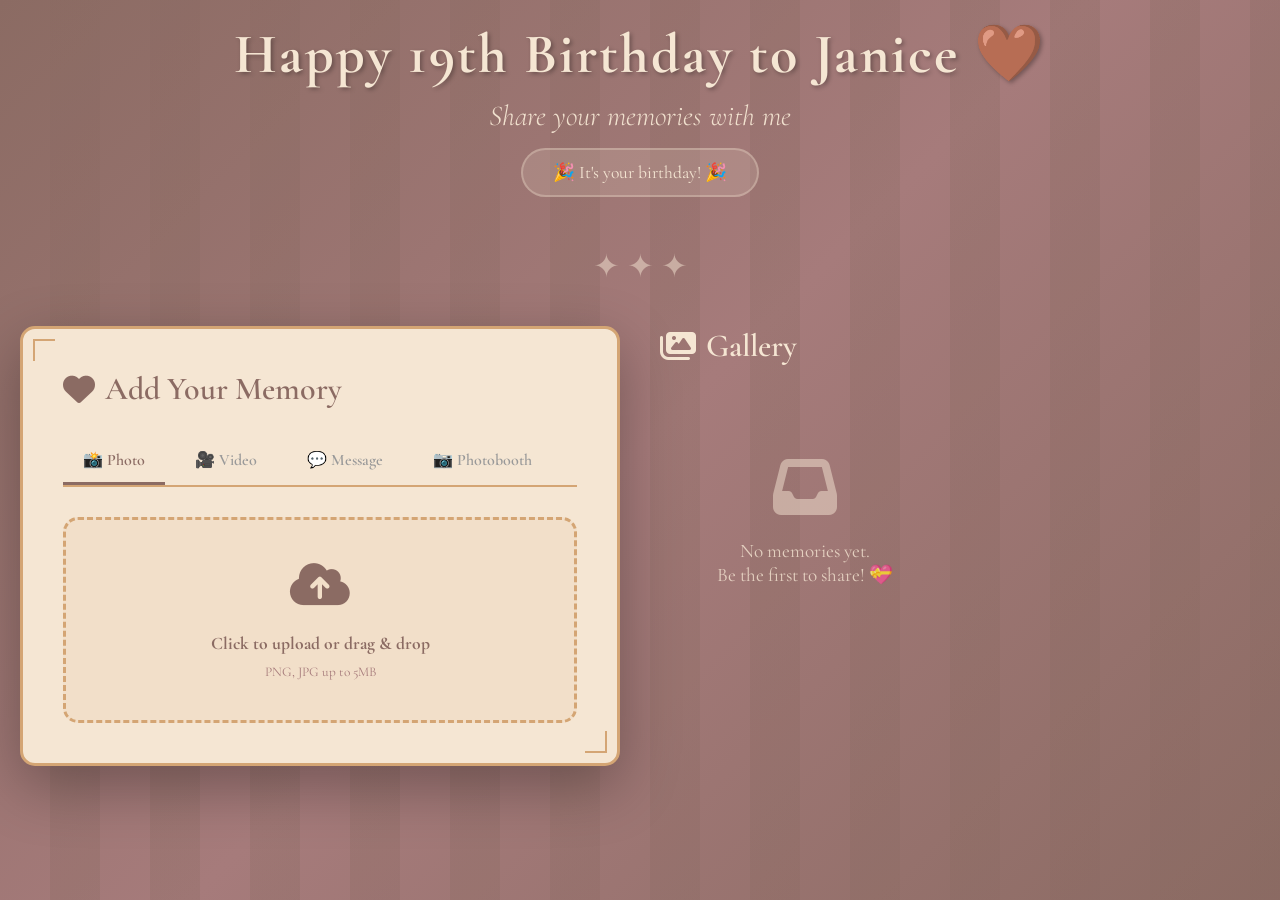
==== index.html @ d47243da "Change stylesheet link from styles.css to main.css" ====
<!DOCTYPE html>
<html lang="en">
<head>
    <meta charset="UTF-8">
    <meta name="viewport" content="width=device-width, initial-scale=1.0">
    <title>Janice's Birthday Website</title>
    <link rel="stylesheet" href="main.css">
    <link href="https://cdnjs.cloudflare.com/ajax/libs/font-awesome/6.4.0/css/all.min.css" rel="stylesheet">
    <link href="https://fonts.googleapis.com/css2?family=Cormorant+Garamond:wght@300;400;600;700&family=Poppins:wght@300;400;600&display=swap" rel="stylesheet">
</head>
<body>
    <div class="container">
        <header>
            <h1>Happy 19th Birthday to Janice 🤎</h1>
            <p>Share your memories with me</p>
            <div class="countdown" id="countdown">Loading...</div>
        </header>

        <div class="divider">✦ ✦ ✦</div>

        <div class="main-content">
            <!-- Upload & Photobooth Section -->
            <div>
                <!-- Upload Section -->
                <div class="upload-section">
                    <h2 class="section-title"><i class="fas fa-heart"></i> Add Your Memory</h2>

                    <div class="tabs">
                        <button class="tab-btn active" onclick="switchTab('photo')">📸 Photo</button>
                        <button class="tab-btn" onclick="switchTab('video')">🎥 Video</button>
                        <button class="tab-btn" onclick="switchTab('message')">💬 Message</button>
                        <button class="tab-btn" onclick="switchTab('photobooth')">📷 Photobooth</button>
                    </div>

                    <div id="photo" class="tab-content active">
                        <div class="drop-zone" id="dropZone" onclick="document.getElementById('photoInput').click()">
                            <i class="fas fa-cloud-upload-alt"></i>
                            <p><strong>Click to upload or drag & drop</strong></p>
                            <small>PNG, JPG up to 5MB</small>
                        </div>
                        <input type="file" id="photoInput" accept="image/*" style="display: none;">
                        <div id="photoPreview" class="preview"></div>
                    </div>

                    <div id="video" class="tab-content">
                        <p style="margin-bottom: 15px; color: #666;">Click start to record your birthday message (max 30 seconds)</p>
                        <div class="video-controls">
                            <button class="btn btn-success" id="startRecordBtn" onclick="startRecording()">
                                <i class="fas fa-circle"></i> Start Recording
                            </button>
                            <button class="btn btn-danger" id="stopRecordBtn" onclick="stopRecording()" style="display: none;">
                                <i class="fas fa-stop-circle"></i> Stop Recording
                            </button>
                        </div>
                        <div id="recordingStatus"></div>
                        <div id="videoPreviewContainer" class="preview"></div>
                    </div>

                    <div id="message" class="tab-content">
                        <form class="message-form" onsubmit="submitAll(event)">
                            <input type="text" id="userName" placeholder="Your name" required>
                            <textarea id="userMessage" placeholder="Write your birthday message..." required></textarea>
                            <button type="submit" class="btn btn-primary">
                                <i class="fas fa-paper-plane"></i> Send Message
                            </button>
                        </form>
                    </div>

                    <div id="photobooth" class="tab-content">
                        <div class="photobooth-container">
                            <div style="margin-bottom: 15px;">
                                <label style="color: #8B6B63; font-weight: 600;">Choose Frame:</label>
                                <div class="frame-selector">
                                    <button class="frame-option active" onclick="selectFrame('classic')">Classic</button>
                                    <button class="frame-option" onclick="selectFrame('hearts')">Hearts 🤎</button>
                                </div>
                            </div>

                            <div class="camera-frame" id="cameraFrame">
                                <video id="photoboothVideo" autoplay playsinline style="width: 100%; height: 100%; object-fit: cover;"></video>
                                <div class="countdown-timer" id="countdownTimer"></div>
                                <canvas id="photoboothCanvas" style="display: none;"></canvas>
                            </div>

                            <div class="photobooth-buttons">
                                <button class="btn btn-success" id="startPhotobooth" onclick="startPhotobooth()">
                                    <i class="fas fa-power-off"></i> Start Camera
                                </button>
                                <button class="btn btn-danger" id="stopPhotobooth" onclick="stopPhotobooth()" style="display: none;">
                                    <i class="fas fa-stop"></i> Stop Camera
                                </button>
                                <button class="btn btn-primary" id="capturePhoto" onclick="capturePhoto()" style="display: none;">
                                    <i class="fas fa-camera"></i> Capture (3s)
                                </button>
                            </div>

                            <div class="photobooth-preview" id="photoboothPreview"></div>
                        </div>
                    </div>

                    <div class="success-message" id="successMessage">
                        <i class="fas fa-check-circle"></i> Successfully added to the gallery!
                    </div>
                </div>
            </div>

            <!-- Gallery Section -->
            <div class="gallery-section">
                <h2><i class="fas fa-images"></i> Gallery</h2>
                <div class="gallery" id="gallery">
                    <div class="empty-gallery">
                        <i class="fas fa-inbox"></i>
                        <p>No memories yet.<br>Be the first to share! 💝</p>
                    </div>
                </div>
            </div>
        </div>
    </div>

    <!-- Modal -->
    <div class="modal" id="modal" onclick="closeModal(event)">
        <div class="modal-content" onclick="event.stopPropagation()">
            <button class="modal-close" onclick="closeModal()">✕</button>
            <div class="modal-media" id="modalMedia"></div>
            <div class="modal-info">
                <h3 id="modalName"></h3>
                <p id="modalMessage"></p>
                <small id="modalTime" style="color: #999;"></small>
                <div class="modal-actions" id="modalActions"></div>
            </div>
        </div>
    </div>

    <!-- Thank You Modal -->
    <div class="thank-you-modal" id="thankYouModal" onclick="closeThankYou(event)">
        <div class="thank-you-content" onclick="event.stopPropagation()">
            <div class="thank-you-card">
                <img src="https://raw.githubusercontent.com/wjlslta/birthday-website/main/thankyou-card.png" alt="Thank You Card Placeholder">
            </div>
            <button class="thank-you-close" onclick="closeThankYou()">Back to Gallery</button>
        </div>
    </div>

    <script>
        let mediaFile = null;
        let videoRecorder = null;
        let recordedChunks = [];
        let isRecording = false;
        let recordingTime = 0;
        let currentFrame = 'classic';
        let photoboothStream = null;

        document.addEventListener('DOMContentLoaded', function() {
            updateCountdown();
            setInterval(updateCountdown, 1000);
            loadGallery();
            setupDropZone();
        });

        function updateCountdown() {
            const targetDate = new Date('2026-06-28T00:00:00').getTime();
            const now = new Date().getTime();
            const distance = targetDate - now;

            if (distance < 0) {
                document.getElementById('countdown').innerHTML = '🎉 It\'s your birthday! 🎉';
                return;
            }

            const days = Math.floor(distance / (1000 * 60 * 60 * 24));
            const hours = Math.floor((distance % (1000 * 60 * 60 * 24)) / (1000 * 60 * 60));
            const minutes = Math.floor((distance % (1000 * 60 * 60)) / (1000 * 60));
            const seconds = Math.floor((distance % (1000 * 60)) / 1000);

            document.getElementById('countdown').innerHTML = `${days}d ${hours}h ${minutes}m ${seconds}s until the celebration!`;
        }

        function switchTab(tabName) {
            document.querySelectorAll('.tab-content').forEach(tab => tab.classList.remove('active'));
            document.querySelectorAll('.tab-btn').forEach(btn => btn.classList.remove('active'));
            document.getElementById(tabName).classList.add('active');
            event.target.classList.add('active');
        }

        function setupDropZone() {
            const dropZone = document.getElementById('dropZone');
            dropZone.addEventListener('dragover', (e) => {
                e.preventDefault();
                dropZone.classList.add('dragover');
            });
            dropZone.addEventListener('dragleave', () => {
                dropZone.classList.remove('dragover');
            });
            dropZone.addEventListener('drop', (e) => {
                e.preventDefault();
                dropZone.classList.remove('dragover');
                handlePhotoUpload(e.dataTransfer.files[0]);
            });
        }

        document.getElementById('photoInput').addEventListener('change', (e) => {
            handlePhotoUpload(e.target.files[0]);
        });

        function handlePhotoUpload(file) {
            if (!file) return;
            mediaFile = file;
            const reader = new FileReader();
            reader.onload = (e) => {
                document.getElementById('photoPreview').innerHTML = `
                    <img src="${e.target.result}" alt="preview">
                    <button class="btn btn-primary" style="margin-top: 15px;" onclick="submitPhoto()">
                        <i class="fas fa-upload"></i> Upload Photo
                    </button>
                `;
            };
            reader.readAsDataURL(file);
        }

        // Photobooth Functions
        function selectFrame(frame) {
            currentFrame = frame;
            document.querySelectorAll('.frame-option').forEach(btn => btn.classList.remove('active'));
            event.target.classList.add('active');
        }

        async function startPhotobooth() {
            try {
                photoboothStream = await navigator.mediaDevices.getUserMedia({ video: { facingMode: 'user' }, audio: false });
                document.getElementById('photoboothVideo').srcObject = photoboothStream;
                document.getElementById('startPhotobooth').style.display = 'none';
                document.getElementById('stopPhotobooth').style.display = 'flex';
                document.getElementById('capturePhoto').style.display = 'flex';
            } catch (error) {
                alert('Could not access camera. Please check permissions.');
            }
        }

        function stopPhotobooth() {
            if (photoboothStream) {
                photoboothStream.getTracks().forEach(track => track.stop());
                document.getElementById('startPhotobooth').style.display = 'flex';
                document.getElementById('stopPhotobooth').style.display = 'none';
                document.getElementById('capturePhoto').style.display = 'none';
            }
        }

        function capturePhoto() {
            const video = document.getElementById('photoboothVideo');
            const canvas = document.getElementById('photoboothCanvas');
            const ctx = canvas.getContext('2d');

            canvas.width = video.videoWidth;
            canvas.height = video.videoHeight;

            // Draw video frame
            ctx.drawImage(video, 0, 0);

            // Draw frame overlay
            drawFrame(ctx, canvas.width, canvas.height);

            // Show countdown
            let countdown = 3;
            const countdownEl = document.getElementById('countdownTimer');
            countdownEl.classList.add('active');
            countdownEl.textContent = countdown;

            const countdownInterval = setInterval(() => {
                countdown--;
                if (countdown > 0) {
                    countdownEl.textContent = countdown;
                } else {
                    clearInterval(countdownInterval);
                    countdownEl.classList.remove('active');

                    // Get image and show preview
                    const imageData = canvas.toDataURL('image/png');
                    showPhotoboothPreview(imageData);
                }
            }, 1000);
        }

        function drawFrame(ctx, width, height) {
            ctx.lineWidth = 8;

            switch(currentFrame) {
                case 'classic':
                    ctx.strokeStyle = '#D4A574';
                    ctx.strokeRect(10, 10, width - 20, height - 20);
                    break;
                case 'hearts':
                    ctx.strokeStyle = '#8B6B63';
                    ctx.lineWidth = 8;
                    ctx.strokeRect(10, 10, width - 20, height - 20);
                    ctx.font = 'bold 40px Arial';
                    ctx.fillStyle = '#8B6B63';
                    ctx.fillText('🤎', 20, 50);
                    ctx.fillText('🤎', width - 70, 50);
                    ctx.fillText('🤎', 20, height - 20);
                    ctx.fillText('🤎', width - 70, height - 20);
                    break;
            }
        }

        function showPhotoboothPreview(imageData) {
            const preview = document.getElementById('photoboothPreview');
            preview.innerHTML = `
                <img src="${imageData}" alt="photobooth">
                <div class="photobooth-actions">
                    <button class="btn btn-secondary" onclick="downloadPhotoboothPhoto('${imageData}')">
                        <i class="fas fa-download"></i> Download
                    </button>
                    <button class="btn btn-primary" onclick="addPhotoboothToGallery('${imageData}')">
                        <i class="fas fa-share"></i> Post to Gallery
                    </button>
                    <button class="btn btn-info" onclick="capturePhoto()">
                        <i class="fas fa-redo"></i> Take Another
                    </button>
                </div>
            `;
        }

        function downloadPhotoboothPhoto(imageData) {
            const link = document.createElement('a');
            link.href = imageData;
            link.download = `photobooth_${Date.now()}.png`;
            document.body.appendChild(link);
            link.click();
            document.body.removeChild(link);
        }

        function addPhotoboothToGallery(imageData) {
            const name = prompt('What\'s your name?') || 'Anonymous';
            const message = prompt('Add a message (optional)') || '';

            const entry = {
                type: 'photobooth',
                name: name,
                message: message,
                timestamp: new Date().toLocaleString(),
                data: imageData
            };

            let entries = JSON.parse(localStorage.getItem('birthdayEntries') || '[]');
            entries.push(entry);
            localStorage.setItem('birthdayEntries', JSON.stringify(entries));
            loadGallery();
            showSuccess();

            setTimeout(() => {
                showThankYou();
            }, 800);

            document.getElementById('photoboothPreview').innerHTML = '';
        }

        // Video Recording
        async function startRecording() {
            try {
                const stream = await navigator.mediaDevices.getUserMedia({ video: true, audio: true });
                const videoEl = document.createElement('video');
                videoEl.id = 'recordingVideo';
                videoEl.style.display = 'none';
                videoEl.srcObject = stream;
                videoEl.play();
                document.body.appendChild(videoEl);

                const mediaRecorder = new MediaRecorder(stream);
                recordedChunks = [];
                isRecording = true;
                recordingTime = 0;

                mediaRecorder.ondataavailable = (e) => recordedChunks.push(e.data);
                mediaRecorder.onstop = () => {
                    const blob = new Blob(recordedChunks, { type: 'video/webm' });
                    mediaFile = blob;
                    stream.getTracks().forEach(track => track.stop());
                    videoEl.remove();

                    const videoUrl = URL.createObjectURL(blob);
                    document.getElementById('videoPreviewContainer').innerHTML = `
                        <video controls style="margin-top: 15px; width: 100%; border-radius: 10px;"></video>
                        <button class="btn btn-primary" style="margin-top: 15px;" onclick="submitVideo()">
                            <i class="fas fa-upload"></i> Upload Video
                        </button>
                    `;
                    document.querySelector('#videoPreviewContainer video').src = videoUrl;
                    isRecording = false;
                };

                setTimeout(() => {
                    if (isRecording) {
                        stopRecording(mediaRecorder);
                    }
                }, 30000);

                videoRecorder = mediaRecorder;
                mediaRecorder.start();

                document.getElementById('startRecordBtn').style.display = 'none';
                document.getElementById('stopRecordBtn').style.display = 'flex';
                document.getElementById('recordingStatus').innerHTML = '<div class="recording-indicator"><i class="fas fa-dot-circle"></i> Recording...</div>';

                updateRecordingTimer();
            } catch (error) {
                alert('Could not access camera. Please check permissions.');
            }
        }

        function stopRecording(recorder = videoRecorder) {
            if (recorder) {
                recorder.stop();
                document.getElementById('startRecordBtn').style.display = 'flex';
                document.getElementById('stopRecordBtn').style.display = 'none';
                document.getElementById('recordingStatus').innerHTML = '';
                isRecording = false;
            }
        }

        function updateRecordingTimer() {
            if (isRecording) {
                recordingTime++;
                document.getElementById('recordingStatus').innerHTML = `<div class="recording-indicator"><i class="fas fa-dot-circle"></i> Recording... ${recordingTime}s</div>`;
                setTimeout(updateRecordingTimer, 1000);
            }
        }

        function submitPhoto() {
            if (!mediaFile) return;
            const entry = createEntry(mediaFile, 'photo');
            addToGallery(entry);
            resetPhotoTab();
        }

        function submitVideo() {
            if (!mediaFile) return;
            const entry = createEntry(mediaFile, 'video');
            addToGallery(entry);
            resetVideoTab();
        }

        function submitAll(event) {
            event.preventDefault();
            const name = document.getElementById('userName').value;
            const message = document.getElementById('userMessage').value;

            const entry = {
                type: 'message',
                name: name,
                message: message,
                timestamp: new Date().toLocaleString(),
                data: message
            };

            addToGallery(entry);
            document.getElementById('userName').value = '';
            document.getElementById('userMessage').value = '';

            setTimeout(() => {
                showThankYou();
            }, 800);

            switchTab('photo');
        }

        function createEntry(file, type) {
            const reader = new FileReader();
            let base64Data = '';

            reader.onload = (e) => {
                base64Data = e.target.result;
            };

            reader.readAsDataURL(file);

            return {
                type: type,
                name: prompt('What\'s your name?') || 'Anonymous',
                message: prompt('Write a short message (optional)') || '',
                timestamp: new Date().toLocaleString(),
                data: file
            };
        }

        function addToGallery(entry) {
            let entries = JSON.parse(localStorage.getItem('birthdayEntries') || '[]');

            if (entry.data instanceof Blob) {
                const reader = new FileReader();
                reader.onload = (e) => {
                    entry.data = e.target.result;
                    entries.push(entry);
                    localStorage.setItem('birthdayEntries', JSON.stringify(entries));
                    loadGallery();
                    showSuccess();
                };
                reader.readAsDataURL(entry.data);
            } else {
                entries.push(entry);
                localStorage.setItem('birthdayEntries', JSON.stringify(entries));
                loadGallery();
                showSuccess();
            }
        }

        function loadGallery() {
            const entries = JSON.parse(localStorage.getItem('birthdayEntries') || '[]');
            const gallery = document.getElementById('gallery');

            if (entries.length === 0) {
                gallery.innerHTML = `
                    <div class="empty-gallery">
                        <i class="fas fa-inbox"></i>
                        <p>No memories yet.<br>Be the first to share! 💝</p>
                    </div>
                `;
                return;
            }

            gallery.innerHTML = entries.map((entry, index) => {
                let mediaHtml = '';
                if (entry.type === 'message') {
                    mediaHtml = `<div style="width: 100%; padding: 20px; display: flex; align-items: center; justify-content: center; text-align: center; background: linear-gradient(135deg, #8B6B63 0%, #A67B7B 100%); color: #f5e6d3;">
                        <div>
                            <i class="fas fa-comment" style="font-size: 3rem; margin-bottom: 10px;"></i>
                            <p>${entry.name}</p>
                        </div>
                    </div>`;
                } else if (entry.type === 'photobooth') {
                    mediaHtml = `<img src="${entry.data}" style="width: 100%; height: 100%; object-fit: cover;" alt="photobooth">`;
                } else {
                    mediaHtml = `<${entry.type} src="${entry.data}" controls style="width: 100%; height: 100%; object-fit: cover;"></${entry.type}>`;
                }

                return `
                    <div class="gallery-item admin" onclick="openModal(${index})">
                        <div class="gallery-item-media">${mediaHtml}</div>
                        <div class="gallery-item-content">
                            <div class="gallery-item-name">${entry.name}</div>
                            <div class="gallery-item-message">${entry.message || 'No message'}</div>
                            <div class="gallery-item-type">${entry.type === 'photobooth' ? '📷 Photobooth' : entry.type}</div>
                            <div class="gallery-item-time">${entry.timestamp}</div>
                            <div class="gallery-item-actions" onclick="event.stopPropagation()">
                                <button class="btn btn-secondary btn-sm" onclick="downloadEntry(${index})">
                                    <i class="fas fa-download"></i> Download
                                </button>
                                <button class="btn btn-danger btn-sm" onclick="deleteEntry(${index})">
                                    <i class="fas fa-trash"></i> Delete
                                </button>
                            </div>
                        </div>
                    </div>
                `;
            }).join('');
        }

        function openModal(index) {
            const entries = JSON.parse(localStorage.getItem('birthdayEntries') || '[]');
            const entry = entries[index];

            if (entry.type === 'message') {
                document.getElementById('modalMedia').innerHTML = `
                    <div style="background: linear-gradient(135deg, #8B6B63 0%, #A67B7B 100%); color: #f5e6d3; padding: 60px 20px; border-radius: 15px; text-align: center;">
                        <i class="fas fa-comment" style="font-size: 4rem; margin-bottom: 20px;"></i>
                        <p style="font-size: 1.2rem;">${entry.name}</p>
                    </div>
                `;
            } else if (entry.type === 'photobooth') {
                document.getElementById('modalMedia').innerHTML = `<img src="${entry.data}" style="width: 100%; border-radius: 15px;" alt="photobooth">`;
            } else {
                document.getElementById('modalMedia').innerHTML = `<${entry.type} src="${entry.data}" controls style="width: 100%; border-radius: 15px;"></${entry.type}>`;
            }

            document.getElementById('modalName').textContent = entry.name;
            document.getElementById('modalMessage').textContent = entry.message || 'No message provided';
            document.getElementById('modalTime').textContent = entry.timestamp;

            document.getElementById('modalActions').innerHTML = `
                <button class="btn btn-secondary" onclick="downloadEntry(${index})">
                    <i class="fas fa-download"></i> Download
                </button>
                <button class="btn btn-danger" onclick="deleteEntry(${index})">
                    <i class="fas fa-trash"></i> Delete
                </button>
            `;

            document.getElementById('modal').classList.add('active');
        }

        function downloadEntry(index) {
            const entries = JSON.parse(localStorage.getItem('birthdayEntries') || '[]');
            const entry = entries[index];

            if (entry.type === 'message') {
                const element = document.createElement('a');
                const file = new Blob([`From: ${entry.name}\n\n${entry.message}`], {type: 'text/plain'});
                element.href = URL.createObjectURL(file);
                element.download = `message_${entry.name}_${Date.now()}.txt`;
                document.body.appendChild(element);
                element.click();
                document.body.removeChild(element);
            } else {
                const element = document.createElement('a');
                element.href = entry.data;
                const ext = entry.type === 'photo' ? 'jpg' : entry.type === 'photobooth' ? 'png' : 'webm';
                element.download = `${entry.type}_${entry.name}_${Date.now()}.${ext}`;
                document.body.appendChild(element);
                element.click();
                document.body.removeChild(element);
            }
        }

        function deleteEntry(index) {
            if (confirm('Are you sure you want to delete this entry?')) {
                let entries = JSON.parse(localStorage.getItem('birthdayEntries') || '[]');
                entries.splice(index, 1);
                localStorage.setItem('birthdayEntries', JSON.stringify(entries));
                closeModal();
                loadGallery();
                alert('Entry deleted successfully!');
            }
        }

        function closeModal(event) {
            if (event && event.target.id !== 'modal') return;
            document.getElementById('modal').classList.remove('active');
        }

        function resetPhotoTab() {
            document.getElementById('photoInput').value = '';
            document.getElementById('photoPreview').innerHTML = '';
            mediaFile = null;
        }

        function resetVideoTab() {
            const videoEl = document.getElementById('recordingVideo');
            if (videoEl) videoEl.remove();
            document.getElementById('videoPreviewContainer').innerHTML = '';
            mediaFile = null;
            recordedChunks = [];
        }

        function showSuccess() {
            const msg = document.getElementById('successMessage');
            msg.classList.add('show');
            setTimeout(() => msg.classList.remove('show'), 3000);
        }

        function showThankYou() {
            document.getElementById('thankYouModal').classList.add('active');
        }

        function closeThankYou(event) {
            if (event && event.target.id !== 'thankYouModal') return;
            document.getElementById('thankYouModal').classList.remove('active');
        }

        document.addEventListener('keydown', (e) => {
            if (e.key === 'Escape') {
                closeModal();
                closeThankYou();
            }
        });
    </script>
</body>
</html>
---- main.css ----
* {
            margin: 0;
            padding: 0;
            box-sizing: border-box;
        }

        body {
            font-family: 'Cormorant Garamond', serif;
            background: linear-gradient(135deg, #8B6B63 0%, #A67B7B 50%, #8B6B63 100%);
            background-attachment: fixed;
            min-height: 100vh;
            padding: 20px;
            overflow-x: hidden;
        }

        body::before {
            content: '';
            position: fixed;
            top: 0;
            left: 0;
            right: 0;
            bottom: 0;
            background: repeating-linear-gradient(
                90deg,
                transparent,
                transparent 50px,
                rgba(139, 107, 99, 0.3) 50px,
                rgba(139, 107, 99, 0.3) 100px
            );
            pointer-events: none;
            z-index: 0;
        }

        .container {
            max-width: 1400px;
            margin: 0 auto;
            position: relative;
            z-index: 1;
        }

        header {
            text-align: center;
            color: #f5e6d3;
            margin-bottom: 50px;
            animation: fadeInDown 0.8s ease;
        }

        header h1 {
            font-size: 3.5rem;
            margin-bottom: 10px;
            text-shadow: 2px 2px 4px rgba(0, 0, 0, 0.3);
            font-weight: 700;
            letter-spacing: 2px;
        }

        header p {
            font-size: 1.8rem;
            opacity: 0.95;
            font-weight: 300;
            font-style: italic;
        }

        .countdown {
            font-size: 1.1rem;
            margin-top: 15px;
            background: rgba(245, 230, 211, 0.15);
            padding: 12px 30px;
            border-radius: 50px;
            display: inline-block;
            border: 2px solid rgba(245, 230, 211, 0.3);
        }

        .divider {
            text-align: center;
            margin: 40px 0;
            color: rgba(245, 230, 211, 0.5);
            font-size: 2rem;
        }

        .main-content {
            display: grid;
            grid-template-columns: 1fr 1fr;
            gap: 40px;
            margin-bottom: 60px;
        }

        .upload-section {
            background: #f5e6d3;
            border-radius: 15px;
            padding: 40px;
            box-shadow: 0 20px 60px rgba(0, 0, 0, 0.3);
            animation: fadeInLeft 0.8s ease;
            border: 3px solid #D4A574;
            position: relative;
        }

        .upload-section::before,
        .upload-section::after {
            content: '';
            position: absolute;
            width: 20px;
            height: 20px;
            border: 2px solid #D4A574;
        }

        .upload-section::before {
            top: 10px;
            left: 10px;
            border-right: none;
            border-bottom: none;
        }

        .upload-section::after {
            bottom: 10px;
            right: 10px;
            border-left: none;
            border-top: none;
        }

        .section-title {
            color: #8B6B63;
            margin-bottom: 30px;
            display: flex;
            align-items: center;
            gap: 10px;
            font-size: 2rem;
            font-weight: 600;
        }

        .tabs {
            display: flex;
            gap: 10px;
            margin-bottom: 30px;
            border-bottom: 2px solid #D4A574;
            flex-wrap: wrap;
        }

        .tab-btn {
            padding: 12px 20px;
            border: none;
            background: none;
            font-size: 1rem;
            font-family: 'Cormorant Garamond', serif;
            font-weight: 600;
            color: #999;
            cursor: pointer;
            border-bottom: 3px solid transparent;
            transition: all 0.3s ease;
        }

        .tab-btn.active {
            color: #8B6B63;
            border-bottom-color: #8B6B63;
        }

        .tab-content {
            display: none;
        }

        .tab-content.active {
            display: block;
            animation: fadeIn 0.3s ease;
        }

        .drop-zone {
            border: 3px dashed #D4A574;
            border-radius: 15px;
            padding: 40px;
            text-align: center;
            cursor: pointer;
            transition: all 0.3s ease;
            background: rgba(212, 165, 116, 0.1);
        }

        .drop-zone:hover,
        .drop-zone.dragover {
            border-color: #8B6B63;
            background: rgba(212, 165, 116, 0.2);
            transform: scale(1.02);
        }

        .drop-zone i {
            font-size: 3rem;
            color: #8B6B63;
            margin-bottom: 15px;
        }

        .drop-zone p {
            color: #8B6B63;
            margin: 10px 0;
            font-size: 1.1rem;
        }

        .drop-zone small {
            color: #A67B7B;
            display: block;
            margin-top: 10px;
        }

        video, canvas {
            width: 100%;
            border-radius: 15px;
            background: #000;
        }

        .video-controls {
            display: flex;
            gap: 10px;
            margin-top: 15px;
            flex-wrap: wrap;
        }

        .btn {
            padding: 12px 24px;
            border: none;
            border-radius: 10px;
            font-size: 1rem;
            font-family: 'Cormorant Garamond', serif;
            font-weight: 600;
            cursor: pointer;
            transition: all 0.3s ease;
            display: flex;
            align-items: center;
            gap: 8px;
        }

        .btn-primary {
            background: linear-gradient(135deg, #8B6B63 0%, #A67B7B 100%);
            color: #f5e6d3;
            border: 2px solid #8B6B63;
        }

        .btn-primary:hover {
            transform: translateY(-2px);
            box-shadow: 0 10px 25px rgba(139, 107, 99, 0.4);
            background: linear-gradient(135deg, #6B4B4B 0%, #8B5B5B 100%);
        }

        .btn-secondary {
            background: rgba(212, 165, 116, 0.2);
            color: #8B6B63;
            border: 2px solid #8B6B63;
        }

        .btn-secondary:hover {
            background: #8B6B63;
            color: #f5e6d3;
        }

        .btn-danger {
            background: #A67B7B;
            color: #f5e6d3;
        }

        .btn-danger:hover {
            background: #8B5B5B;
        }

        .btn-success {
            background: #8B6B63;
            color: #f5e6d3;
        }

        .btn-success:hover {
            background: #6B4B4B;
        }

        .btn-sm {
            padding: 8px 12px;
            font-size: 0.85rem;
            gap: 5px;
        }

        .btn-info {
            background: #D4A574;
            color: #8B6B63;
        }

        .btn-info:hover {
            background: #C89560;
        }

        /* Photobooth Styles */
        .photobooth-container {
            background: rgba(212, 165, 116, 0.1);
            border-radius: 15px;
            padding: 20px;
            margin-bottom: 20px;
            margin-top: 30px;
            border-top: 2px solid #D4A574;
            padding-top: 30px;
        }

        .camera-frame {
            position: relative;
            background: #000;
            border-radius: 15px;
            overflow: hidden;
            margin-bottom: 15px;
            aspect-ratio: 4/3;
        }

        .frame-selector {
            display: flex;
            gap: 10px;
            margin-bottom: 15px;
            flex-wrap: wrap;
        }

        .frame-option {
            padding: 8px 15px;
            border: 2px solid #D4A574;
            background: rgba(212, 165, 116, 0.2);
            color: #8B6B63;
            border-radius: 8px;
            cursor: pointer;
            font-size: 0.9rem;
            font-weight: 600;
            transition: all 0.3s ease;
        }

        .frame-option.active {
            background: #8B6B63;
            color: #f5e6d3;
            border-color: #8B6B63;
        }

        .frame-option:hover {
            transform: translateY(-2px);
        }

        .countdown-timer {
            display: none;
            position: absolute;
            top: 50%;
            left: 50%;
            transform: translate(-50%, -50%);
            font-size: 5rem;
            color: #f5e6d3;
            font-weight: bold;
            text-shadow: 2px 2px 4px rgba(0, 0, 0, 0.8);
            z-index: 10;
        }

        .countdown-timer.active {
            display: block;
            animation: pulse 1s infinite;
        }

        #photoboothCanvas {
            display: block;
            margin: 0 auto;
        }

        .frame-overlay {
            position: absolute;
            top: 0;
            left: 0;
            width: 100%;
            height: 100%;
            pointer-events: none;
        }

        .message-form {
            display: flex;
            flex-direction: column;
            gap: 15px;
        }

        .message-form input,
        .message-form textarea {
            padding: 12px 15px;
            border: 2px solid #D4A574;
            border-radius: 10px;
            font-family: 'Poppins', sans-serif;
            font-size: 1rem;
            background: rgba(255, 255, 255, 0.7);
            transition: all 0.3s ease;
        }

        .message-form input:focus,
        .message-form textarea:focus {
            outline: none;
            border-color: #8B6B63;
            box-shadow: 0 0 0 3px rgba(139, 107, 99, 0.1);
            background: white;
        }

        .message-form textarea {
            resize: vertical;
            min-height: 100px;
        }

        .gallery-section {
            animation: fadeInRight 0.8s ease;
        }

        .gallery-section h2 {
            color: #f5e6d3;
            margin-bottom: 30px;
            display: flex;
            align-items: center;
            gap: 10px;
            font-size: 2rem;
            font-weight: 600;
        }

        .gallery {
            display: grid;
            grid-template-columns: repeat(auto-fill, minmax(250px, 1fr));
            gap: 20px;
        }

        .gallery-item {
            background: #f5e6d3;
            border-radius: 15px;
            overflow: hidden;
            box-shadow: 0 10px 30px rgba(0, 0, 0, 0.2);
            transition: all 0.3s ease;
            cursor: pointer;
            border: 2px solid #D4A574;
            position: relative;
        }

        .gallery-item:hover {
            transform: translateY(-10px);
            box-shadow: 0 20px 40px rgba(0, 0, 0, 0.3);
            border-color: #8B6B63;
        }

        .gallery-item-media {
            width: 100%;
            height: 200px;
            background: linear-gradient(135deg, #8B6B63 0%, #A67B7B 100%);
            display: flex;
            align-items: center;
            justify-content: center;
            overflow: hidden;
        }

        .gallery-item-media img,
        .gallery-item-media video {
            width: 100%;
            height: 100%;
            object-fit: cover;
        }

        .gallery-item-content {
            padding: 15px;
        }

        .gallery-item-name {
            font-weight: 600;
            color: #8B6B63;
            margin-bottom: 8px;
            font-size: 1.1rem;
        }

        .gallery-item-message {
            color: #666;
            font-size: 0.95rem;
            line-height: 1.4;
            max-height: 80px;
            overflow: hidden;
            text-overflow: ellipsis;
        }

        .gallery-item-time {
            color: #999;
            font-size: 0.85rem;
            margin-top: 10px;
        }

        .gallery-item-type {
            display: inline-block;
            background: rgba(212, 165, 116, 0.3);
            color: #8B6B63;
            padding: 4px 10px;
            border-radius: 20px;
            font-size: 0.8rem;
            margin-top: 8px;
        }

        .gallery-item-actions {
            display: none;
            gap: 8px;
            margin-top: 10px;
            padding-top: 10px;
            border-top: 1px solid #D4A574;
        }

        .gallery-item.admin .gallery-item-actions {
            display: flex;
        }

        .empty-gallery {
            text-align: center;
            color: #f5e6d3;
            padding: 60px 20px;
        }

        .empty-gallery i {
            font-size: 4rem;
            margin-bottom: 20px;
            opacity: 0.5;
        }

        .empty-gallery p {
            font-size: 1.2rem;
            opacity: 0.8;
        }

        .modal {
            display: none;
            position: fixed;
            top: 0;
            left: 0;
            width: 100%;
            height: 100%;
            background: rgba(0, 0, 0, 0.8);
            z-index: 1000;
            align-items: center;
            justify-content: center;
            animation: fadeIn 0.3s ease;
        }

        .modal.active {
            display: flex;
        }

        .modal-content {
            background: #f5e6d3;
            border-radius: 20px;
            padding: 30px;
            max-width: 90%;
            max-height: 90vh;
            overflow-y: auto;
            position: relative;
            border: 3px solid #D4A574;
        }

        .modal-close {
            position: absolute;
            top: 20px;
            right: 20px;
            background: none;
            border: none;
            font-size: 1.5rem;
            cursor: pointer;
            color: #999;
        }

        .modal-close:hover {
            color: #8B6B63;
        }

        .modal-media {
            margin-bottom: 20px;
        }

        .modal-media img,
        .modal-media video {
            max-width: 100%;
            border-radius: 15px;
        }

        .modal-info {
            color: #666;
            line-height: 1.6;
        }

        .modal-info h3 {
            color: #8B6B63;
            margin-bottom: 10px;
            font-size: 1.5rem;
        }

        .modal-actions {
            display: flex;
            gap: 10px;
            margin-top: 20px;
            padding-top: 20px;
            border-top: 1px solid #D4A574;
            flex-wrap: wrap;
        }

        .thank-you-modal {
            display: none;
            position: fixed;
            top: 0;
            left: 0;
            width: 100%;
            height: 100%;
            background: rgba(0, 0, 0, 0.9);
            z-index: 1001;
            align-items: center;
            justify-content: center;
            animation: fadeIn 0.5s ease;
            overflow-y: auto;
            padding: 20px;
        }

        .thank-you-modal.active {
            display: flex;
        }

        .thank-you-content {
            text-align: center;
            animation: scaleIn 0.5s ease;
            max-width: 700px;
            width: 100%;
        }

        .thank-you-card {
            background: white;
            border-radius: 20px;
            padding: 0;
            box-shadow: 0 30px 80px rgba(0, 0, 0, 0.5);
            margin-bottom: 30px;
            overflow: hidden;
            position: relative;
        }

        .thank-you-card img {
            width: 100%;
            height: auto;
            display: block;
        }

        .thank-you-close {
            background: #8B6B63;
            color: #f5e6d3;
            border: none;
            padding: 12px 30px;
            border-radius: 25px;
            font-size: 1rem;
            font-family: 'Cormorant Garamond', serif;
            font-weight: 600;
            cursor: pointer;
            transition: all 0.3s ease;
        }

        .thank-you-close:hover {
            background: #6B4B4B;
            transform: translateY(-2px);
        }

        @keyframes scaleIn {
            from {
                opacity: 0;
                transform: scale(0.8);
            }
            to {
                opacity: 1;
                transform: scale(1);
            }
        }

        @keyframes fadeInDown {
            from {
                opacity: 0;
                transform: translateY(-30px);
            }
            to {
                opacity: 1;
                transform: translateY(0);
            }
        }

        @keyframes fadeInLeft {
            from {
                opacity: 0;
                transform: translateX(-30px);
            }
            to {
                opacity: 1;
                transform: translateX(0);
            }
        }

        @keyframes fadeInRight {
            from {
                opacity: 0;
                transform: translateX(30px);
            }
            to {
                opacity: 1;
                transform: translateX(0);
            }
        }

        @keyframes fadeIn {
            from { opacity: 0; }
            to { opacity: 1; }
        }

        @media (max-width: 768px) {
            .main-content {
                grid-template-columns: 1fr;
                gap: 30px;
            }

            header h1 {
                font-size: 2.5rem;
            }

            .gallery {
                grid-template-columns: repeat(auto-fill, minmax(150px, 1fr));
            }

            .frame-selector {
                gap: 8px;
            }

            .frame-option {
                padding: 6px 12px;
                font-size: 0.8rem;
            }
        }

        .success-message {
            background: #8B6B63;
            color: #f5e6d3;
            padding: 15px 20px;
            border-radius: 10px;
            margin-bottom: 20px;
            display: none;
            animation: slideDown 0.3s ease;
        }

        .success-message.show {
            display: block;
        }

        @keyframes slideDown {
            from {
                opacity: 0;
                transform: translateY(-20px);
            }
            to {
                opacity: 1;
                transform: translateY(0);
            }
        }

        @keyframes pulse {
            0%, 100% { opacity: 1; }
            50% { opacity: 0.5; }
        }

        .photobooth-buttons {
            display: flex;
            gap: 10px;
            flex-wrap: wrap;
        }

        .photobooth-preview {
            margin-top: 15px;
            text-align: center;
        }

        .photobooth-preview img {
            max-width: 100%;
            border-radius: 10px;
            margin-bottom: 15px;
            box-shadow: 0 5px 20px rgba(0, 0, 0, 0.2);
        }

        .photobooth-actions {
            display: flex;
            gap: 10px;
            flex-wrap: wrap;
            justify-content: center;
        }

        .photobooth-divider {
            text-align: center;
            margin: 30px 0 20px 0;
            color: #D4A574;
            font-weight: 600;
        }
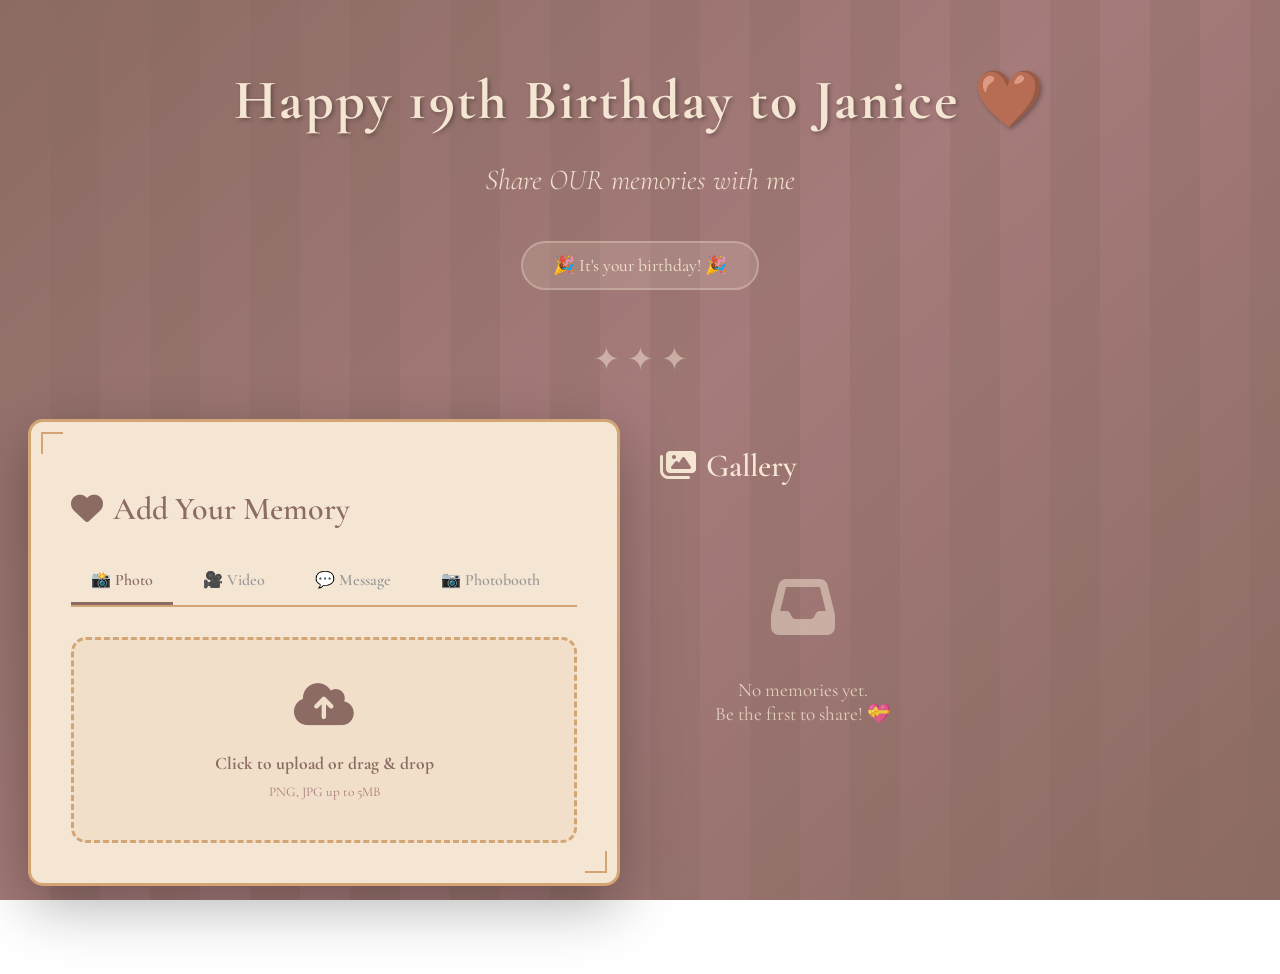
==== commit 1dfcf652: "index.html" ====
--- a/index.html
+++ b/index.html
@@ -12,7 +12,7 @@
     <div class="container">
         <header>
             <h1>Happy 19th Birthday to Janice 🤎</h1>
-            <p>Share your memories with me</p>
+            <p>Share OUR memories with me</p>
             <div class="countdown" id="countdown">Loading...</div>
         </header>
 
--- a/main.css
+++ b/main.css
@@ -1,9 +1,3 @@
-* {
-            margin: 0;
-            padding: 0;
-            box-sizing: border-box;
-        }
-
         body {
             font-family: 'Cormorant Garamond', serif;
             background: linear-gradient(135deg, #8B6B63 0%, #A67B7B 50%, #8B6B63 100%);
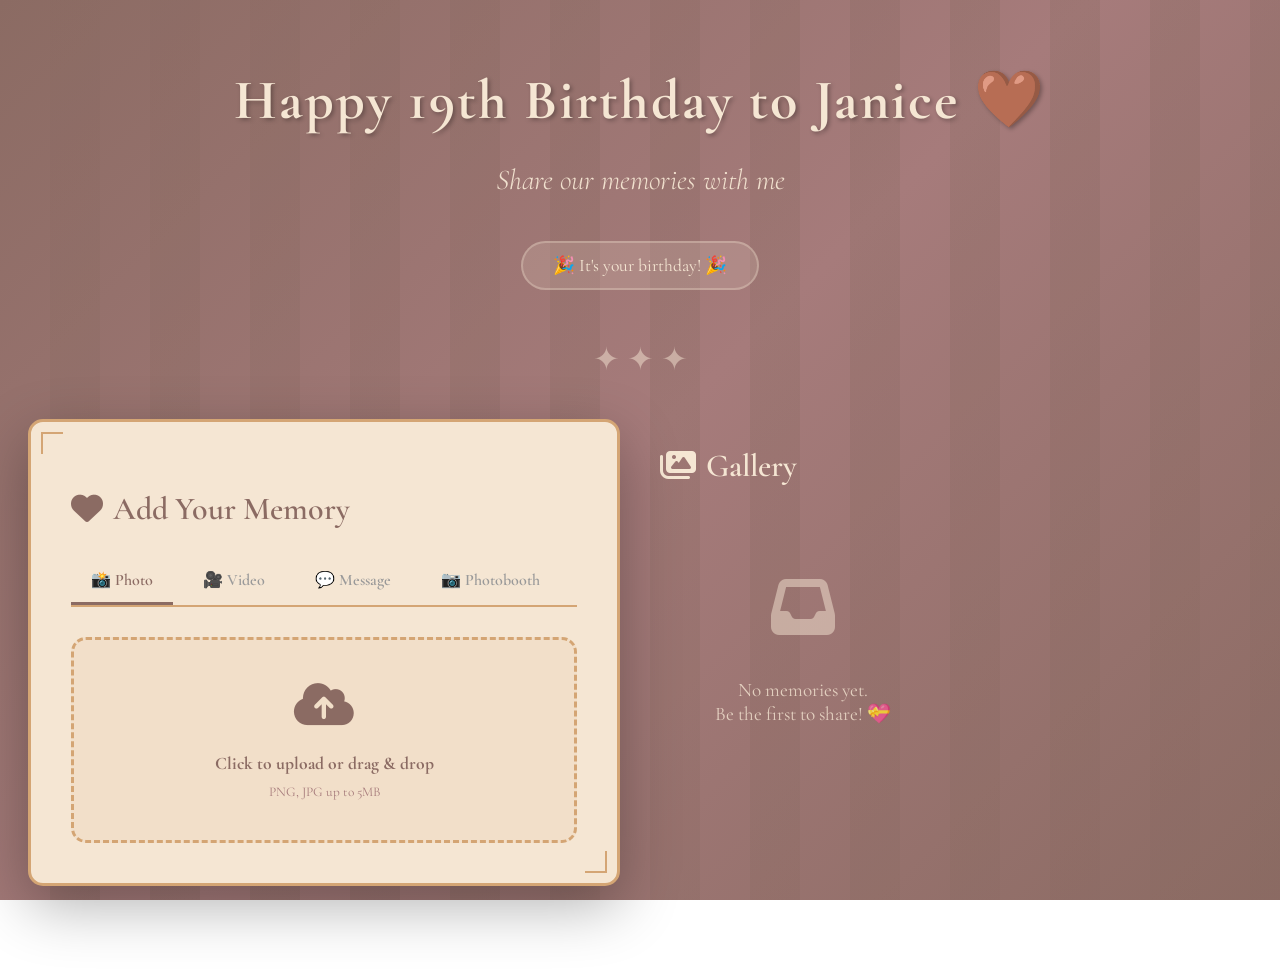
==== commit 72012961: "index.html" ====
--- a/index.html
+++ b/index.html
@@ -12,7 +12,7 @@
     <div class="container">
         <header>
             <h1>Happy 19th Birthday to Janice 🤎</h1>
-            <p>Share OUR memories with me</p>
+            <p>Share our memories with me</p>
             <div class="countdown" id="countdown">Loading...</div>
         </header>
 
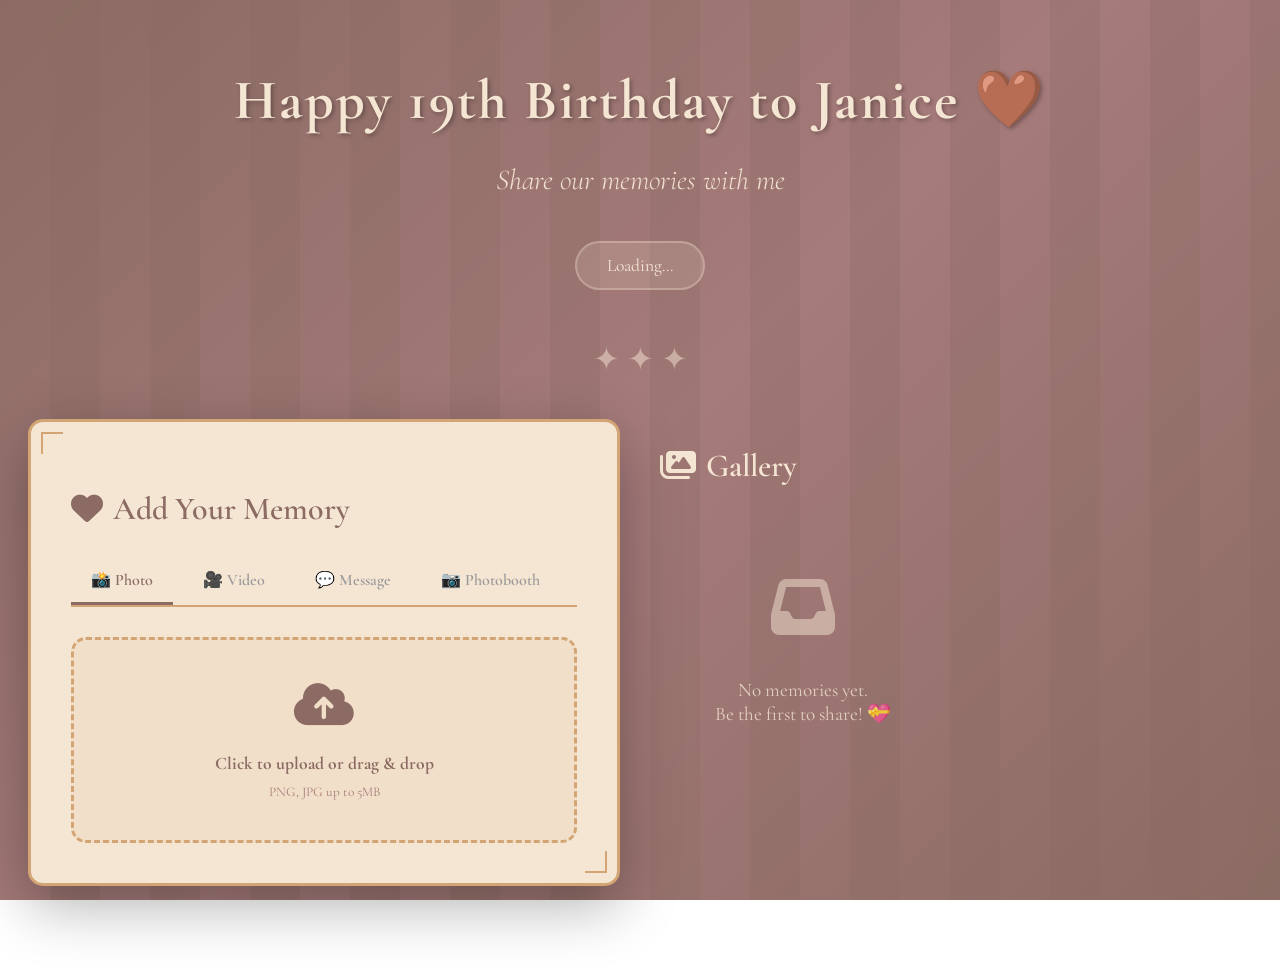
==== commit 71457e7d: "index.html" ====
--- a/index.html
+++ b/index.html
@@ -131,6 +131,27 @@
         </div>
     </div>
 
+    <!-- Password Modal for Delete -->
+    <div class="modal" id="passwordModal" onclick="closePasswordModal(event)">
+        <div class="modal-content" onclick="event.stopPropagation()" style="max-width: 400px;">
+            <button class="modal-close" onclick="closePasswordModal()">✕</button>
+            <div class="modal-info" style="text-align: center;">
+                <h3>Enter Password to Delete</h3>
+                <p style="color: #666; margin-bottom: 20px;">This entry requires a password to delete</p>
+                <input type="password" id="deletePassword" placeholder="Enter password" style="width: 100%; padding: 10px; border: 2px solid #ddd; border-radius: 5px; margin-bottom: 15px; font-size: 1rem;">
+                <div class="modal-actions" style="display: flex; gap: 10px; justify-content: center;">
+                    <button class="btn btn-primary" onclick="verifyPassword()">
+                        <i class="fas fa-check"></i> Verify
+                    </button>
+                    <button class="btn btn-secondary" onclick="closePasswordModal()">
+                        <i class="fas fa-times"></i> Cancel
+                    </button>
+                </div>
+                <div id="passwordError" style="color: #d32f2f; margin-top: 10px; display: none;"></div>
+            </div>
+        </div>
+    </div>
+
     <!-- Thank You Modal -->
     <div class="thank-you-modal" id="thankYouModal" onclick="closeThankYou(event)">
         <div class="thank-you-content" onclick="event.stopPropagation()">
@@ -149,6 +170,8 @@
         let recordingTime = 0;
         let currentFrame = 'classic';
         let photoboothStream = null;
+        let pendingDeleteIndex = null;
+        const CORRECT_PASSWORD = '1230';
 
         document.addEventListener('DOMContentLoaded', function() {
             updateCountdown();
@@ -163,7 +186,7 @@
             const distance = targetDate - now;
 
             if (distance < 0) {
-                document.getElementById('countdown').innerHTML = '🎉 It\'s your birthday! 🎉';
+                document.getElementById('countdown').innerHTML = '🎉 It\'s Janice's birthday! 🎉';
                 return;
             }
 
@@ -520,7 +543,7 @@
             gallery.innerHTML = entries.map((entry, index) => {
                 let mediaHtml = '';
                 if (entry.type === 'message') {
-                    mediaHtml = `<div style="width: 100%; padding: 20px; display: flex; align-items: center; justify-content: center; text-align: center; background: linear-gradient(135deg, #8B6B63 0%, #A67B7B 100%); color: #f5e6d3;">
+                    mediaHtml = `<div style="width: 100%; padding: 20px; display: flex; align-items: center; justify-content: center; text-align: center; background: linear-gradient(135deg, #8B6B63 0%, #A67B7B 100%); border-radius: 10px;">
                         <div>
                             <i class="fas fa-comment" style="font-size: 3rem; margin-bottom: 10px;"></i>
                             <p>${entry.name}</p>
@@ -544,7 +567,7 @@
                                 <button class="btn btn-secondary btn-sm" onclick="downloadEntry(${index})">
                                     <i class="fas fa-download"></i> Download
                                 </button>
-                                <button class="btn btn-danger btn-sm" onclick="deleteEntry(${index})">
+                                <button class="btn btn-danger btn-sm" onclick="requestDeleteEntry(${index})">
                                     <i class="fas fa-trash"></i> Delete
                                 </button>
                             </div>
@@ -579,7 +602,7 @@
                 <button class="btn btn-secondary" onclick="downloadEntry(${index})">
                     <i class="fas fa-download"></i> Download
                 </button>
-                <button class="btn btn-danger" onclick="deleteEntry(${index})">
+                <button class="btn btn-danger" onclick="requestDeleteEntry(${index})">
                     <i class="fas fa-trash"></i> Delete
                 </button>
             `;
@@ -610,20 +633,48 @@
             }
         }
 
+        function requestDeleteEntry(index) {
+            pendingDeleteIndex = index;
+            document.getElementById('deletePassword').value = '';
+            document.getElementById('passwordError').style.display = 'none';
+            document.getElementById('passwordModal').classList.add('active');
+            document.getElementById('deletePassword').focus();
+        }
+
+        function verifyPassword() {
+            const password = document.getElementById('deletePassword').value;
+            const errorDiv = document.getElementById('passwordError');
+
+            if (password === CORRECT_PASSWORD) {
+                closePasswordModal();
+                deleteEntry(pendingDeleteIndex);
+                pendingDeleteIndex = null;
+            } else {
+                errorDiv.textContent = '❌ Incorrect password. Please try again.';
+                errorDiv.style.display = 'block';
+                document.getElementById('deletePassword').value = '';
+                document.getElementById('deletePassword').focus();
+            }
+        }
+
         function deleteEntry(index) {
-            if (confirm('Are you sure you want to delete this entry?')) {
-                let entries = JSON.parse(localStorage.getItem('birthdayEntries') || '[]');
-                entries.splice(index, 1);
-                localStorage.setItem('birthdayEntries', JSON.stringify(entries));
-                closeModal();
-                loadGallery();
-                alert('Entry deleted successfully!');
-            }
+            let entries = JSON.parse(localStorage.getItem('birthdayEntries') || '[]');
+            entries.splice(index, 1);
+            localStorage.setItem('birthdayEntries', JSON.stringify(entries));
+            closeModal();
+            loadGallery();
+            alert('Entry deleted successfully!');
         }
 
         function closeModal(event) {
             if (event && event.target.id !== 'modal') return;
             document.getElementById('modal').classList.remove('active');
+        }
+
+        function closePasswordModal(event) {
+            if (event && event.target.id !== 'passwordModal') return;
+            document.getElementById('passwordModal').classList.remove('active');
+            pendingDeleteIndex = null;
         }
 
         function resetPhotoTab() {
@@ -659,10 +710,12 @@
             if (e.key === 'Escape') {
                 closeModal();
                 closeThankYou();
+                closePasswordModal();
+            }
+            if (e.key === 'Enter' && document.getElementById('passwordModal').classList.contains('active')) {
+                verifyPassword();
             }
         });
     </script>
 </body>
 </html>
-
-
--- a/main.css
+++ b/main.css
@@ -601,8 +601,8 @@
         .thank-you-content {
             text-align: center;
             animation: scaleIn 0.5s ease;
-            max-width: 700px;
-            width: 100%;
+            width: fit-content;
+            height: fit-content;
         }
 
         .thank-you-card {
@@ -611,13 +611,15 @@
             padding: 0;
             box-shadow: 0 30px 80px rgba(0, 0, 0, 0.5);
             margin-bottom: 30px;
-            overflow: hidden;
+            width: fit-content;
+            height: fit-content;
+            overflow: clip;
             position: relative;
         }
 
         .thank-you-card img {
-            width: 100%;
-            height: auto;
+            width: auto;
+            height: 70vh;
             display: block;
         }
 
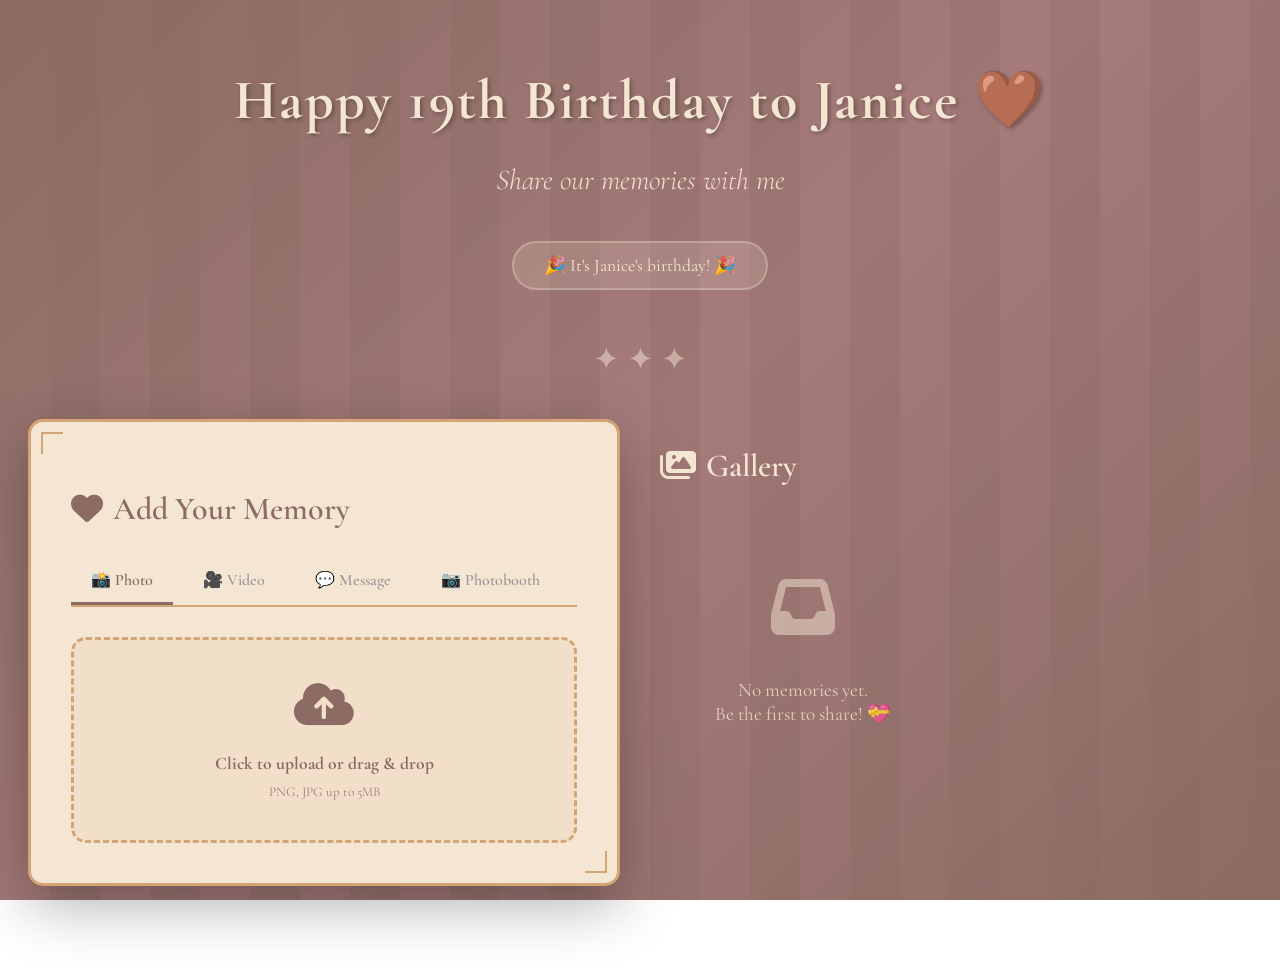
==== commit a8641791: "Changed Line for message" ====
--- a/index.html
+++ b/index.html
@@ -186,7 +186,7 @@
             const distance = targetDate - now;
 
             if (distance < 0) {
-                document.getElementById('countdown').innerHTML = '🎉 It\'s Janice's birthday! 🎉';
+                document.getElementById('countdown').innerHTML = '🎉 It\'s Janice\'s birthday! 🎉';
                 return;
             }
 
@@ -486,6 +486,7 @@
             switchTab('photo');
         }
 
+        //Adding entry to gallery
         function createEntry(file, type) {
             const reader = new FileReader();
             let base64Data = '';
@@ -633,6 +634,7 @@
             }
         }
 
+        //Deleting entry with password verification
         function requestDeleteEntry(index) {
             pendingDeleteIndex = index;
             document.getElementById('deletePassword').value = '';
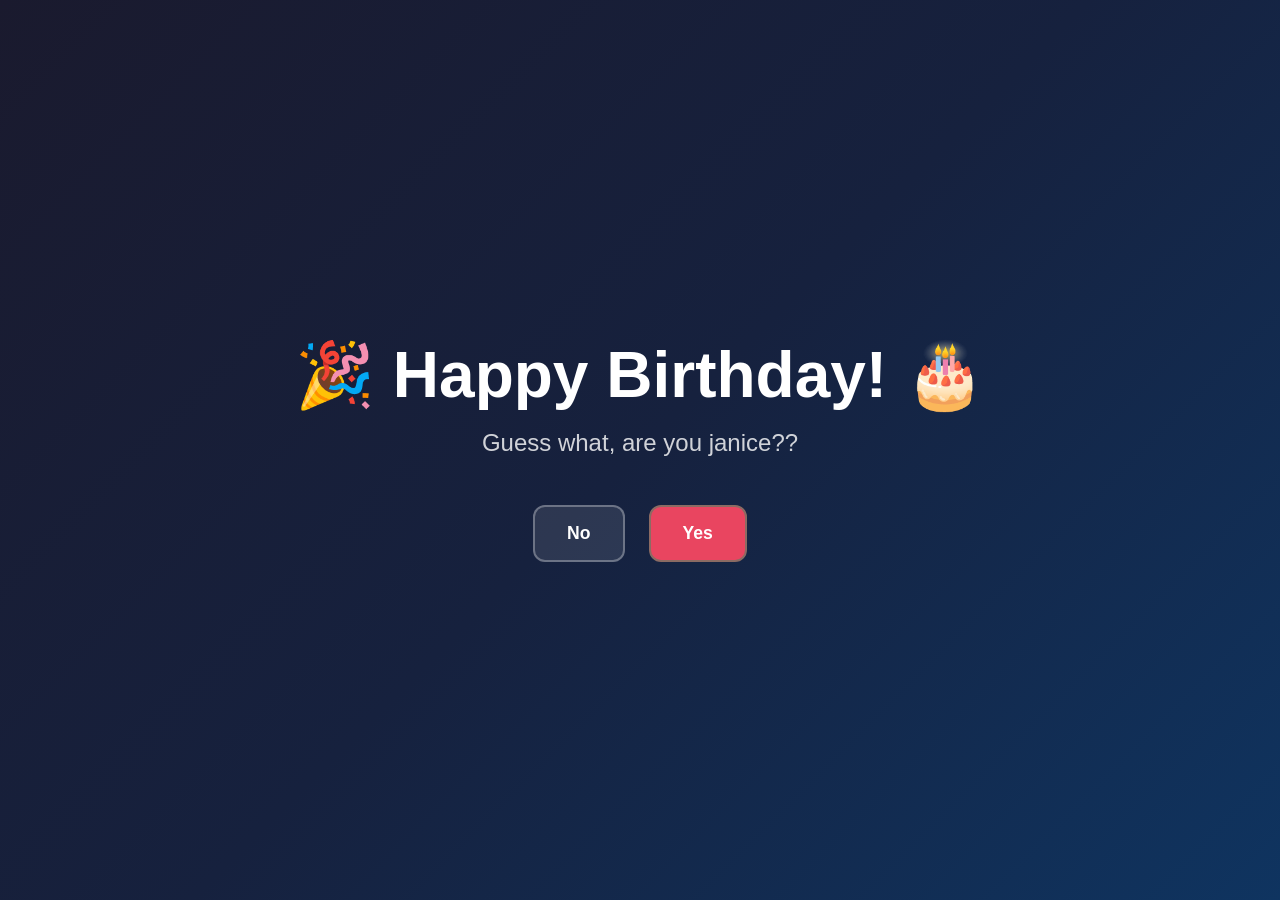
==== commit 6e276664: "Added Suprise" ====
--- a/index.html
+++ b/index.html
@@ -7,8 +7,43 @@
     <link rel="stylesheet" href="main.css">
     <link href="https://cdnjs.cloudflare.com/ajax/libs/font-awesome/6.4.0/css/all.min.css" rel="stylesheet">
     <link href="https://fonts.googleapis.com/css2?family=Cormorant+Garamond:wght@300;400;600;700&family=Poppins:wght@300;400;600&display=swap" rel="stylesheet">
+    <link rel="stylesheet" href="surprise.css">
 </head>
 <body>
+
+  <!-- ═══════════════════════════════════════════ -->
+  <!-- SURPRISE OVERLAY — shown after countdown   -->
+  <!-- ═══════════════════════════════════════════ -->
+  <div id="overlay" class="hidden">
+    <div id="phase-initial" class="phase">
+      <h1>🎉 Happy Birthday! 🎂</h1>
+      <p class="subtitle">Guess what, are you janice??</p>
+      <div class="btn-row">
+        <button class="btn-secondary" id="btn-skip">No</button>
+        <button class="btn-primary"   id="btn-surprise">Yes</button>
+      </div>
+    </div>
+
+    <div id="phase-password" class="phase">
+      <h1>🔐</h1>
+      <p class="subtitle">When's my birthday👀</p>
+      <div class="password-form">
+        <input type="password" id="password-input" placeholder="Enter password..." autocomplete="off">
+        <button class="btn-primary" id="btn-password-submit">Unlock</button>
+        <p class="error-msg" id="password-error"></p>
+      </div>
+    </div>
+
+    <div id="phase-game" class="phase">
+      <p class="message" id="game-message"></p>
+      <div id="game-area"></div>
+    </div>
+  </div>
+
+  <div id="finale">
+    <div class="finale-text" id="finale-text"></div>
+  </div>
+
     <div class="container">
         <header>
             <h1>Happy 19th Birthday to Janice 🤎</h1>
@@ -171,7 +206,7 @@
         let currentFrame = 'classic';
         let photoboothStream = null;
         let pendingDeleteIndex = null;
-        const CORRECT_PASSWORD = '1230';
+        const CORRECT_PASSWORD = '0304';
 
         document.addEventListener('DOMContentLoaded', function() {
             updateCountdown();
@@ -181,7 +216,7 @@
         });
 
         function updateCountdown() {
-            const targetDate = new Date('2026-06-28T00:00:00').getTime();
+            const targetDate = new Date('2026-06-18T00:00:00').getTime();
             const now = new Date().getTime();
             const distance = targetDate - now;
 
@@ -719,5 +754,6 @@
             }
         });
     </script>
+    <script src="surprise.js"></script>
 </body>
 </html>
--- a/surprise.css
+++ b/surprise.css
@@ -0,0 +1,192 @@
+/* ═══════════════════════════════════════════════
+   surprise.css — styles for the birthday overlay
+   ═══════════════════════════════════════════════ */
+
+*, *::before, *::after {
+  margin: 0;
+  padding: 0;
+  box-sizing: border-box;
+}
+
+body {
+  font-family: -apple-system, BlinkMacSystemFont, 'Segoe UI', Roboto, sans-serif;
+  overflow: hidden;
+}
+
+/* ── Overlay container ── */
+#overlay {
+  position: fixed;
+  inset: 0;
+  z-index: 99999;
+  display: flex;
+  flex-direction: column;
+  align-items: center;
+  justify-content: center;
+  background: linear-gradient(135deg, #1a1a2e 0%, #16213e 50%, #0f3460 100%);
+  color: #fff;
+  text-align: center;
+  padding: 2rem;
+}
+
+#overlay.hidden {
+  display: none;
+}
+
+/* ── Typography ── */
+h1 {
+  font-size: clamp(2rem, 6vw, 4rem);
+  margin-bottom: 1rem;
+  animation: pulse 2s ease-in-out infinite;
+}
+
+.subtitle {
+  font-size: clamp(1rem, 3vw, 1.5rem);
+  opacity: 0.8;
+  margin-bottom: 3rem;
+}
+
+.message {
+  font-size: clamp(1.2rem, 4vw, 2rem);
+  margin-bottom: 2rem;
+  min-height: 3rem;
+  transition: opacity 0.3s;
+}
+
+/* ── Buttons ── */
+.btn-row {
+  display: flex;
+  gap: 1.5rem;
+  flex-wrap: wrap;
+  justify-content: center;
+}
+
+button {
+  padding: 1rem 2rem;
+  font-size: 1.1rem;
+  border: none;
+  border-radius: 12px;
+  cursor: pointer;
+  transition: transform 0.2s, box-shadow 0.2s, opacity 0.3s;
+  font-family: inherit;
+  font-weight: 600;
+}
+
+button:hover {
+  transform: translateY(-2px);
+  box-shadow: 0 8px 24px rgba(0,0,0,0.3);
+}
+
+button:active {
+  transform: translateY(0);
+}
+
+.btn-primary {
+  background: #e94560;
+  color: #fff;
+}
+
+.btn-secondary {
+  background: rgba(255,255,255,0.1);
+  color: #fff;
+  border: 2px solid rgba(255,255,255,0.3);
+}
+
+/* ── Password input ── */
+.password-form {
+  display: flex;
+  flex-direction: column;
+  align-items: center;
+  gap: 1rem;
+}
+
+.password-form input {
+  padding: 0.8rem 1.2rem;
+  font-size: 1.1rem;
+  border: 2px solid rgba(255,255,255,0.3);
+  border-radius: 12px;
+  background: rgba(255,255,255,0.1);
+  color: #fff;
+  text-align: center;
+  outline: none;
+  width: 280px;
+  font-family: inherit;
+}
+
+.password-form input:focus {
+  border-color: #e94560;
+}
+
+.password-form input::placeholder {
+  color: rgba(255,255,255,0.4);
+}
+
+.error-msg {
+  color: #ff6b6b;
+  font-size: 0.95rem;
+  min-height: 1.5rem;
+}
+
+/* ── Game area ── */
+#game-area {
+  position: relative;
+  width: 100vw;
+  height: 60vh;
+}
+
+.game-btn {
+  position: absolute;
+  padding: 1rem 2rem;
+  font-size: 1.1rem;
+  transition: left 0.3s ease, top 0.3s ease, opacity 0.3s;
+  white-space: nowrap;
+}
+
+/* ── Full-screen messages ── */
+#finale {
+  position: fixed;
+  inset: 0;
+  z-index: 100000;
+  display: flex;
+  align-items: center;
+  justify-content: center;
+  background: #000;
+  opacity: 0;
+  pointer-events: none;
+}
+
+#finale .finale-text {
+  font-size: clamp(2rem, 8vw, 5rem);
+  color: #fff;
+  text-align: center;
+  padding: 2rem;
+  font-weight: 800;
+}
+
+/* ── Animations ── */
+@keyframes fadeIn {
+  from { opacity: 0; }
+  to   { opacity: 1; }
+}
+
+@keyframes fadeOut {
+  from { opacity: 1; }
+  to   { opacity: 0; }
+}
+
+@keyframes pulse {
+  0%, 100% { transform: scale(1); }
+  50%      { transform: scale(1.05); }
+}
+
+/* ── Phase visibility ── */
+.phase {
+  display: none;
+  flex-direction: column;
+  align-items: center;
+  justify-content: center;
+  width: 100%;
+}
+
+.phase.active {
+  display: flex;
+}
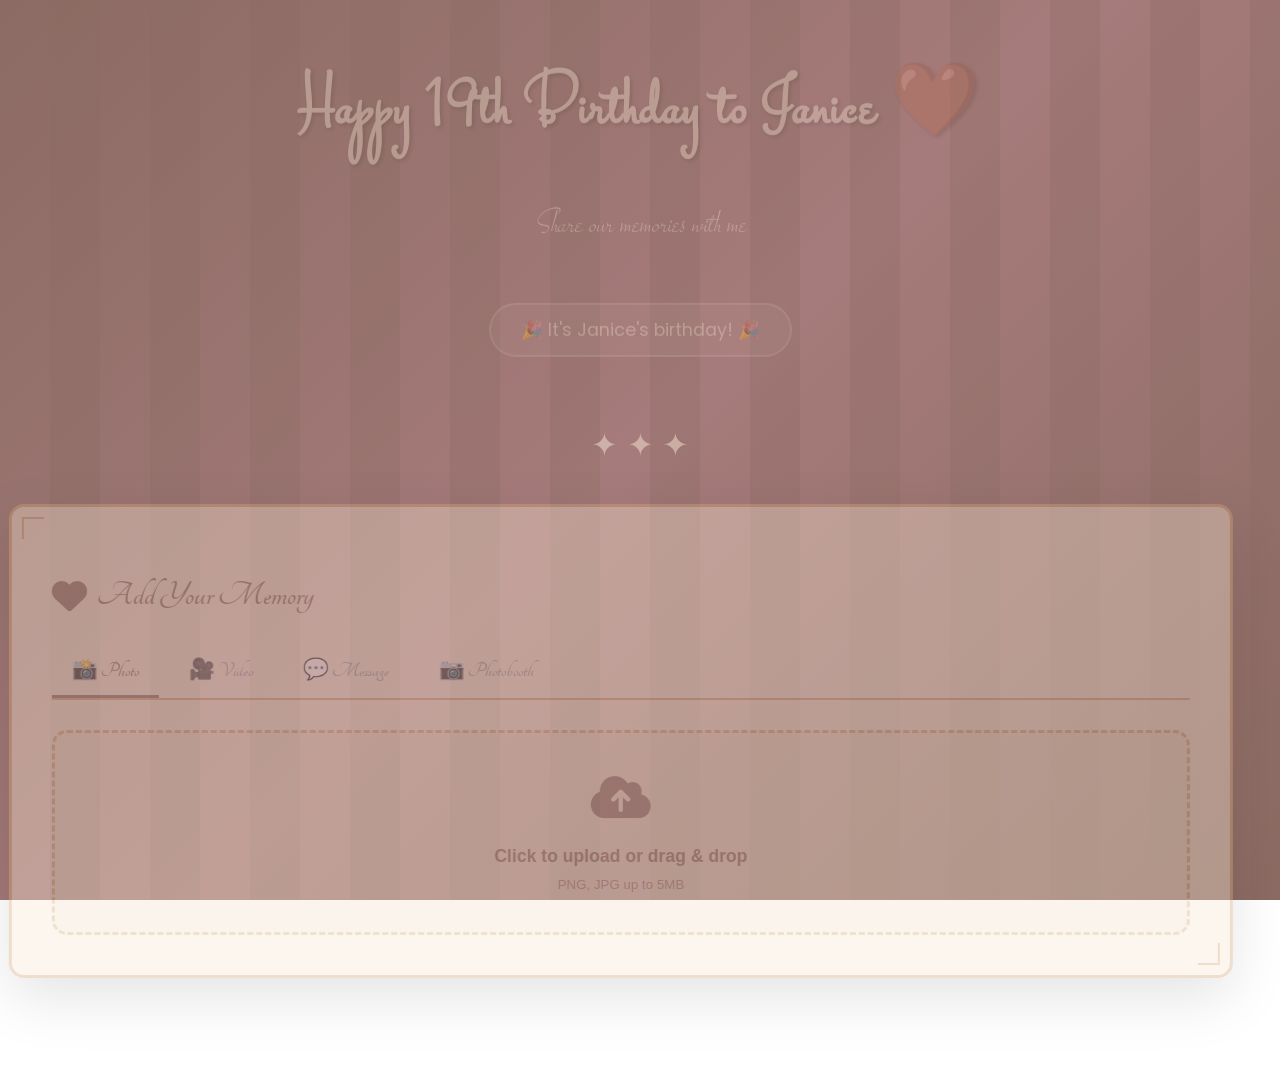
==== commit d9814d0e: "lowercase folders, root redirect to upload" ====
--- a/index.html
+++ b/index.html
@@ -2,758 +2,10 @@
 <html lang="en">
 <head>
     <meta charset="UTF-8">
-    <meta name="viewport" content="width=device-width, initial-scale=1.0">
-    <title>Janice's Birthday Website</title>
-    <link rel="stylesheet" href="main.css">
-    <link href="https://cdnjs.cloudflare.com/ajax/libs/font-awesome/6.4.0/css/all.min.css" rel="stylesheet">
-    <link href="https://fonts.googleapis.com/css2?family=Cormorant+Garamond:wght@300;400;600;700&family=Poppins:wght@300;400;600&display=swap" rel="stylesheet">
-    <link rel="stylesheet" href="surprise.css">
+    <meta http-equiv="refresh" content="0;url=upload/">
+    <title>Janice's Birthday</title>
 </head>
 <body>
-
-  <!-- ═══════════════════════════════════════════ -->
-  <!-- SURPRISE OVERLAY — shown after countdown   -->
-  <!-- ═══════════════════════════════════════════ -->
-  <div id="overlay" class="hidden">
-    <div id="phase-initial" class="phase">
-      <h1>🎉 Happy Birthday! 🎂</h1>
-      <p class="subtitle">Guess what, are you janice??</p>
-      <div class="btn-row">
-        <button class="btn-secondary" id="btn-skip">No</button>
-        <button class="btn-primary"   id="btn-surprise">Yes</button>
-      </div>
-    </div>
-
-    <div id="phase-password" class="phase">
-      <h1>🔐</h1>
-      <p class="subtitle">When's my birthday👀</p>
-      <div class="password-form">
-        <input type="password" id="password-input" placeholder="Enter password..." autocomplete="off">
-        <button class="btn-primary" id="btn-password-submit">Unlock</button>
-        <p class="error-msg" id="password-error"></p>
-      </div>
-    </div>
-
-    <div id="phase-game" class="phase">
-      <p class="message" id="game-message"></p>
-      <div id="game-area"></div>
-    </div>
-  </div>
-
-  <div id="finale">
-    <div class="finale-text" id="finale-text"></div>
-  </div>
-
-    <div class="container">
-        <header>
-            <h1>Happy 19th Birthday to Janice 🤎</h1>
-            <p>Share our memories with me</p>
-            <div class="countdown" id="countdown">Loading...</div>
-        </header>
-
-        <div class="divider">✦ ✦ ✦</div>
-
-        <div class="main-content">
-            <!-- Upload & Photobooth Section -->
-            <div>
-                <!-- Upload Section -->
-                <div class="upload-section">
-                    <h2 class="section-title"><i class="fas fa-heart"></i> Add Your Memory</h2>
-
-                    <div class="tabs">
-                        <button class="tab-btn active" onclick="switchTab('photo')">📸 Photo</button>
-                        <button class="tab-btn" onclick="switchTab('video')">🎥 Video</button>
-                        <button class="tab-btn" onclick="switchTab('message')">💬 Message</button>
-                        <button class="tab-btn" onclick="switchTab('photobooth')">📷 Photobooth</button>
-                    </div>
-
-                    <div id="photo" class="tab-content active">
-                        <div class="drop-zone" id="dropZone" onclick="document.getElementById('photoInput').click()">
-                            <i class="fas fa-cloud-upload-alt"></i>
-                            <p><strong>Click to upload or drag & drop</strong></p>
-                            <small>PNG, JPG up to 5MB</small>
-                        </div>
-                        <input type="file" id="photoInput" accept="image/*" style="display: none;">
-                        <div id="photoPreview" class="preview"></div>
-                    </div>
-
-                    <div id="video" class="tab-content">
-                        <p style="margin-bottom: 15px; color: #666;">Click start to record your birthday message (max 30 seconds)</p>
-                        <div class="video-controls">
-                            <button class="btn btn-success" id="startRecordBtn" onclick="startRecording()">
-                                <i class="fas fa-circle"></i> Start Recording
-                            </button>
-                            <button class="btn btn-danger" id="stopRecordBtn" onclick="stopRecording()" style="display: none;">
-                                <i class="fas fa-stop-circle"></i> Stop Recording
-                            </button>
-                        </div>
-                        <div id="recordingStatus"></div>
-                        <div id="videoPreviewContainer" class="preview"></div>
-                    </div>
-
-                    <div id="message" class="tab-content">
-                        <form class="message-form" onsubmit="submitAll(event)">
-                            <input type="text" id="userName" placeholder="Your name" required>
-                            <textarea id="userMessage" placeholder="Write your birthday message..." required></textarea>
-                            <button type="submit" class="btn btn-primary">
-                                <i class="fas fa-paper-plane"></i> Send Message
-                            </button>
-                        </form>
-                    </div>
-
-                    <div id="photobooth" class="tab-content">
-                        <div class="photobooth-container">
-                            <div style="margin-bottom: 15px;">
-                                <label style="color: #8B6B63; font-weight: 600;">Choose Frame:</label>
-                                <div class="frame-selector">
-                                    <button class="frame-option active" onclick="selectFrame('classic')">Classic</button>
-                                    <button class="frame-option" onclick="selectFrame('hearts')">Hearts 🤎</button>
-                                </div>
-                            </div>
-
-                            <div class="camera-frame" id="cameraFrame">
-                                <video id="photoboothVideo" autoplay playsinline style="width: 100%; height: 100%; object-fit: cover;"></video>
-                                <div class="countdown-timer" id="countdownTimer"></div>
-                                <canvas id="photoboothCanvas" style="display: none;"></canvas>
-                            </div>
-
-                            <div class="photobooth-buttons">
-                                <button class="btn btn-success" id="startPhotobooth" onclick="startPhotobooth()">
-                                    <i class="fas fa-power-off"></i> Start Camera
-                                </button>
-                                <button class="btn btn-danger" id="stopPhotobooth" onclick="stopPhotobooth()" style="display: none;">
-                                    <i class="fas fa-stop"></i> Stop Camera
-                                </button>
-                                <button class="btn btn-primary" id="capturePhoto" onclick="capturePhoto()" style="display: none;">
-                                    <i class="fas fa-camera"></i> Capture (3s)
-                                </button>
-                            </div>
-
-                            <div class="photobooth-preview" id="photoboothPreview"></div>
-                        </div>
-                    </div>
-
-                    <div class="success-message" id="successMessage">
-                        <i class="fas fa-check-circle"></i> Successfully added to the gallery!
-                    </div>
-                </div>
-            </div>
-
-            <!-- Gallery Section -->
-            <div class="gallery-section">
-                <h2><i class="fas fa-images"></i> Gallery</h2>
-                <div class="gallery" id="gallery">
-                    <div class="empty-gallery">
-                        <i class="fas fa-inbox"></i>
-                        <p>No memories yet.<br>Be the first to share! 💝</p>
-                    </div>
-                </div>
-            </div>
-        </div>
-    </div>
-
-    <!-- Modal -->
-    <div class="modal" id="modal" onclick="closeModal(event)">
-        <div class="modal-content" onclick="event.stopPropagation()">
-            <button class="modal-close" onclick="closeModal()">✕</button>
-            <div class="modal-media" id="modalMedia"></div>
-            <div class="modal-info">
-                <h3 id="modalName"></h3>
-                <p id="modalMessage"></p>
-                <small id="modalTime" style="color: #999;"></small>
-                <div class="modal-actions" id="modalActions"></div>
-            </div>
-        </div>
-    </div>
-
-    <!-- Password Modal for Delete -->
-    <div class="modal" id="passwordModal" onclick="closePasswordModal(event)">
-        <div class="modal-content" onclick="event.stopPropagation()" style="max-width: 400px;">
-            <button class="modal-close" onclick="closePasswordModal()">✕</button>
-            <div class="modal-info" style="text-align: center;">
-                <h3>Enter Password to Delete</h3>
-                <p style="color: #666; margin-bottom: 20px;">This entry requires a password to delete</p>
-                <input type="password" id="deletePassword" placeholder="Enter password" style="width: 100%; padding: 10px; border: 2px solid #ddd; border-radius: 5px; margin-bottom: 15px; font-size: 1rem;">
-                <div class="modal-actions" style="display: flex; gap: 10px; justify-content: center;">
-                    <button class="btn btn-primary" onclick="verifyPassword()">
-                        <i class="fas fa-check"></i> Verify
-                    </button>
-                    <button class="btn btn-secondary" onclick="closePasswordModal()">
-                        <i class="fas fa-times"></i> Cancel
-                    </button>
-                </div>
-                <div id="passwordError" style="color: #d32f2f; margin-top: 10px; display: none;"></div>
-            </div>
-        </div>
-    </div>
-
-    <!-- Thank You Modal -->
-    <div class="thank-you-modal" id="thankYouModal" onclick="closeThankYou(event)">
-        <div class="thank-you-content" onclick="event.stopPropagation()">
-            <div class="thank-you-card">
-                <img src="https://raw.githubusercontent.com/wjlslta/birthday-website/main/thankyou-card.png" alt="Thank You Card Placeholder">
-            </div>
-            <button class="thank-you-close" onclick="closeThankYou()">Back to Gallery</button>
-        </div>
-    </div>
-
-    <script>
-        let mediaFile = null;
-        let videoRecorder = null;
-        let recordedChunks = [];
-        let isRecording = false;
-        let recordingTime = 0;
-        let currentFrame = 'classic';
-        let photoboothStream = null;
-        let pendingDeleteIndex = null;
-        const CORRECT_PASSWORD = '0304';
-
-        document.addEventListener('DOMContentLoaded', function() {
-            updateCountdown();
-            setInterval(updateCountdown, 1000);
-            loadGallery();
-            setupDropZone();
-        });
-
-        function updateCountdown() {
-            const targetDate = new Date('2026-06-18T00:00:00').getTime();
-            const now = new Date().getTime();
-            const distance = targetDate - now;
-
-            if (distance < 0) {
-                document.getElementById('countdown').innerHTML = '🎉 It\'s Janice\'s birthday! 🎉';
-                return;
-            }
-
-            const days = Math.floor(distance / (1000 * 60 * 60 * 24));
-            const hours = Math.floor((distance % (1000 * 60 * 60 * 24)) / (1000 * 60 * 60));
-            const minutes = Math.floor((distance % (1000 * 60 * 60)) / (1000 * 60));
-            const seconds = Math.floor((distance % (1000 * 60)) / 1000);
-
-            document.getElementById('countdown').innerHTML = `${days}d ${hours}h ${minutes}m ${seconds}s until the celebration!`;
-        }
-
-        function switchTab(tabName) {
-            document.querySelectorAll('.tab-content').forEach(tab => tab.classList.remove('active'));
-            document.querySelectorAll('.tab-btn').forEach(btn => btn.classList.remove('active'));
-            document.getElementById(tabName).classList.add('active');
-            event.target.classList.add('active');
-        }
-
-        function setupDropZone() {
-            const dropZone = document.getElementById('dropZone');
-            dropZone.addEventListener('dragover', (e) => {
-                e.preventDefault();
-                dropZone.classList.add('dragover');
-            });
-            dropZone.addEventListener('dragleave', () => {
-                dropZone.classList.remove('dragover');
-            });
-            dropZone.addEventListener('drop', (e) => {
-                e.preventDefault();
-                dropZone.classList.remove('dragover');
-                handlePhotoUpload(e.dataTransfer.files[0]);
-            });
-        }
-
-        document.getElementById('photoInput').addEventListener('change', (e) => {
-            handlePhotoUpload(e.target.files[0]);
-        });
-
-        function handlePhotoUpload(file) {
-            if (!file) return;
-            mediaFile = file;
-            const reader = new FileReader();
-            reader.onload = (e) => {
-                document.getElementById('photoPreview').innerHTML = `
-                    <img src="${e.target.result}" alt="preview">
-                    <button class="btn btn-primary" style="margin-top: 15px;" onclick="submitPhoto()">
-                        <i class="fas fa-upload"></i> Upload Photo
-                    </button>
-                `;
-            };
-            reader.readAsDataURL(file);
-        }
-
-        // Photobooth Functions
-        function selectFrame(frame) {
-            currentFrame = frame;
-            document.querySelectorAll('.frame-option').forEach(btn => btn.classList.remove('active'));
-            event.target.classList.add('active');
-        }
-
-        async function startPhotobooth() {
-            try {
-                photoboothStream = await navigator.mediaDevices.getUserMedia({ video: { facingMode: 'user' }, audio: false });
-                document.getElementById('photoboothVideo').srcObject = photoboothStream;
-                document.getElementById('startPhotobooth').style.display = 'none';
-                document.getElementById('stopPhotobooth').style.display = 'flex';
-                document.getElementById('capturePhoto').style.display = 'flex';
-            } catch (error) {
-                alert('Could not access camera. Please check permissions.');
-            }
-        }
-
-        function stopPhotobooth() {
-            if (photoboothStream) {
-                photoboothStream.getTracks().forEach(track => track.stop());
-                document.getElementById('startPhotobooth').style.display = 'flex';
-                document.getElementById('stopPhotobooth').style.display = 'none';
-                document.getElementById('capturePhoto').style.display = 'none';
-            }
-        }
-
-        function capturePhoto() {
-            const video = document.getElementById('photoboothVideo');
-            const canvas = document.getElementById('photoboothCanvas');
-            const ctx = canvas.getContext('2d');
-
-            canvas.width = video.videoWidth;
-            canvas.height = video.videoHeight;
-
-            // Draw video frame
-            ctx.drawImage(video, 0, 0);
-
-            // Draw frame overlay
-            drawFrame(ctx, canvas.width, canvas.height);
-
-            // Show countdown
-            let countdown = 3;
-            const countdownEl = document.getElementById('countdownTimer');
-            countdownEl.classList.add('active');
-            countdownEl.textContent = countdown;
-
-            const countdownInterval = setInterval(() => {
-                countdown--;
-                if (countdown > 0) {
-                    countdownEl.textContent = countdown;
-                } else {
-                    clearInterval(countdownInterval);
-                    countdownEl.classList.remove('active');
-
-                    // Get image and show preview
-                    const imageData = canvas.toDataURL('image/png');
-                    showPhotoboothPreview(imageData);
-                }
-            }, 1000);
-        }
-
-        function drawFrame(ctx, width, height) {
-            ctx.lineWidth = 8;
-
-            switch(currentFrame) {
-                case 'classic':
-                    ctx.strokeStyle = '#D4A574';
-                    ctx.strokeRect(10, 10, width - 20, height - 20);
-                    break;
-                case 'hearts':
-                    ctx.strokeStyle = '#8B6B63';
-                    ctx.lineWidth = 8;
-                    ctx.strokeRect(10, 10, width - 20, height - 20);
-                    ctx.font = 'bold 40px Arial';
-                    ctx.fillStyle = '#8B6B63';
-                    ctx.fillText('🤎', 20, 50);
-                    ctx.fillText('🤎', width - 70, 50);
-                    ctx.fillText('🤎', 20, height - 20);
-                    ctx.fillText('🤎', width - 70, height - 20);
-                    break;
-            }
-        }
-
-        function showPhotoboothPreview(imageData) {
-            const preview = document.getElementById('photoboothPreview');
-            preview.innerHTML = `
-                <img src="${imageData}" alt="photobooth">
-                <div class="photobooth-actions">
-                    <button class="btn btn-secondary" onclick="downloadPhotoboothPhoto('${imageData}')">
-                        <i class="fas fa-download"></i> Download
-                    </button>
-                    <button class="btn btn-primary" onclick="addPhotoboothToGallery('${imageData}')">
-                        <i class="fas fa-share"></i> Post to Gallery
-                    </button>
-                    <button class="btn btn-info" onclick="capturePhoto()">
-                        <i class="fas fa-redo"></i> Take Another
-                    </button>
-                </div>
-            `;
-        }
-
-        function downloadPhotoboothPhoto(imageData) {
-            const link = document.createElement('a');
-            link.href = imageData;
-            link.download = `photobooth_${Date.now()}.png`;
-            document.body.appendChild(link);
-            link.click();
-            document.body.removeChild(link);
-        }
-
-        function addPhotoboothToGallery(imageData) {
-            const name = prompt('What\'s your name?') || 'Anonymous';
-            const message = prompt('Add a message (optional)') || '';
-
-            const entry = {
-                type: 'photobooth',
-                name: name,
-                message: message,
-                timestamp: new Date().toLocaleString(),
-                data: imageData
-            };
-
-            let entries = JSON.parse(localStorage.getItem('birthdayEntries') || '[]');
-            entries.push(entry);
-            localStorage.setItem('birthdayEntries', JSON.stringify(entries));
-            loadGallery();
-            showSuccess();
-
-            setTimeout(() => {
-                showThankYou();
-            }, 800);
-
-            document.getElementById('photoboothPreview').innerHTML = '';
-        }
-
-        // Video Recording
-        async function startRecording() {
-            try {
-                const stream = await navigator.mediaDevices.getUserMedia({ video: true, audio: true });
-                const videoEl = document.createElement('video');
-                videoEl.id = 'recordingVideo';
-                videoEl.style.display = 'none';
-                videoEl.srcObject = stream;
-                videoEl.play();
-                document.body.appendChild(videoEl);
-
-                const mediaRecorder = new MediaRecorder(stream);
-                recordedChunks = [];
-                isRecording = true;
-                recordingTime = 0;
-
-                mediaRecorder.ondataavailable = (e) => recordedChunks.push(e.data);
-                mediaRecorder.onstop = () => {
-                    const blob = new Blob(recordedChunks, { type: 'video/webm' });
-                    mediaFile = blob;
-                    stream.getTracks().forEach(track => track.stop());
-                    videoEl.remove();
-
-                    const videoUrl = URL.createObjectURL(blob);
-                    document.getElementById('videoPreviewContainer').innerHTML = `
-                        <video controls style="margin-top: 15px; width: 100%; border-radius: 10px;"></video>
-                        <button class="btn btn-primary" style="margin-top: 15px;" onclick="submitVideo()">
-                            <i class="fas fa-upload"></i> Upload Video
-                        </button>
-                    `;
-                    document.querySelector('#videoPreviewContainer video').src = videoUrl;
-                    isRecording = false;
-                };
-
-                setTimeout(() => {
-                    if (isRecording) {
-                        stopRecording(mediaRecorder);
-                    }
-                }, 30000);
-
-                videoRecorder = mediaRecorder;
-                mediaRecorder.start();
-
-                document.getElementById('startRecordBtn').style.display = 'none';
-                document.getElementById('stopRecordBtn').style.display = 'flex';
-                document.getElementById('recordingStatus').innerHTML = '<div class="recording-indicator"><i class="fas fa-dot-circle"></i> Recording...</div>';
-
-                updateRecordingTimer();
-            } catch (error) {
-                alert('Could not access camera. Please check permissions.');
-            }
-        }
-
-        function stopRecording(recorder = videoRecorder) {
-            if (recorder) {
-                recorder.stop();
-                document.getElementById('startRecordBtn').style.display = 'flex';
-                document.getElementById('stopRecordBtn').style.display = 'none';
-                document.getElementById('recordingStatus').innerHTML = '';
-                isRecording = false;
-            }
-        }
-
-        function updateRecordingTimer() {
-            if (isRecording) {
-                recordingTime++;
-                document.getElementById('recordingStatus').innerHTML = `<div class="recording-indicator"><i class="fas fa-dot-circle"></i> Recording... ${recordingTime}s</div>`;
-                setTimeout(updateRecordingTimer, 1000);
-            }
-        }
-
-        function submitPhoto() {
-            if (!mediaFile) return;
-            const entry = createEntry(mediaFile, 'photo');
-            addToGallery(entry);
-            resetPhotoTab();
-        }
-
-        function submitVideo() {
-            if (!mediaFile) return;
-            const entry = createEntry(mediaFile, 'video');
-            addToGallery(entry);
-            resetVideoTab();
-        }
-
-        function submitAll(event) {
-            event.preventDefault();
-            const name = document.getElementById('userName').value;
-            const message = document.getElementById('userMessage').value;
-
-            const entry = {
-                type: 'message',
-                name: name,
-                message: message,
-                timestamp: new Date().toLocaleString(),
-                data: message
-            };
-
-            addToGallery(entry);
-            document.getElementById('userName').value = '';
-            document.getElementById('userMessage').value = '';
-
-            setTimeout(() => {
-                showThankYou();
-            }, 800);
-
-            switchTab('photo');
-        }
-
-        //Adding entry to gallery
-        function createEntry(file, type) {
-            const reader = new FileReader();
-            let base64Data = '';
-
-            reader.onload = (e) => {
-                base64Data = e.target.result;
-            };
-
-            reader.readAsDataURL(file);
-
-            return {
-                type: type,
-                name: prompt('What\'s your name?') || 'Anonymous',
-                message: prompt('Write a short message (optional)') || '',
-                timestamp: new Date().toLocaleString(),
-                data: file
-            };
-        }
-
-        function addToGallery(entry) {
-            let entries = JSON.parse(localStorage.getItem('birthdayEntries') || '[]');
-
-            if (entry.data instanceof Blob) {
-                const reader = new FileReader();
-                reader.onload = (e) => {
-                    entry.data = e.target.result;
-                    entries.push(entry);
-                    localStorage.setItem('birthdayEntries', JSON.stringify(entries));
-                    loadGallery();
-                    showSuccess();
-                };
-                reader.readAsDataURL(entry.data);
-            } else {
-                entries.push(entry);
-                localStorage.setItem('birthdayEntries', JSON.stringify(entries));
-                loadGallery();
-                showSuccess();
-            }
-        }
-
-        function loadGallery() {
-            const entries = JSON.parse(localStorage.getItem('birthdayEntries') || '[]');
-            const gallery = document.getElementById('gallery');
-
-            if (entries.length === 0) {
-                gallery.innerHTML = `
-                    <div class="empty-gallery">
-                        <i class="fas fa-inbox"></i>
-                        <p>No memories yet.<br>Be the first to share! 💝</p>
-                    </div>
-                `;
-                return;
-            }
-
-            gallery.innerHTML = entries.map((entry, index) => {
-                let mediaHtml = '';
-                if (entry.type === 'message') {
-                    mediaHtml = `<div style="width: 100%; padding: 20px; display: flex; align-items: center; justify-content: center; text-align: center; background: linear-gradient(135deg, #8B6B63 0%, #A67B7B 100%); border-radius: 10px;">
-                        <div>
-                            <i class="fas fa-comment" style="font-size: 3rem; margin-bottom: 10px;"></i>
-                            <p>${entry.name}</p>
-                        </div>
-                    </div>`;
-                } else if (entry.type === 'photobooth') {
-                    mediaHtml = `<img src="${entry.data}" style="width: 100%; height: 100%; object-fit: cover;" alt="photobooth">`;
-                } else {
-                    mediaHtml = `<${entry.type} src="${entry.data}" controls style="width: 100%; height: 100%; object-fit: cover;"></${entry.type}>`;
-                }
-
-                return `
-                    <div class="gallery-item admin" onclick="openModal(${index})">
-                        <div class="gallery-item-media">${mediaHtml}</div>
-                        <div class="gallery-item-content">
-                            <div class="gallery-item-name">${entry.name}</div>
-                            <div class="gallery-item-message">${entry.message || 'No message'}</div>
-                            <div class="gallery-item-type">${entry.type === 'photobooth' ? '📷 Photobooth' : entry.type}</div>
-                            <div class="gallery-item-time">${entry.timestamp}</div>
-                            <div class="gallery-item-actions" onclick="event.stopPropagation()">
-                                <button class="btn btn-secondary btn-sm" onclick="downloadEntry(${index})">
-                                    <i class="fas fa-download"></i> Download
-                                </button>
-                                <button class="btn btn-danger btn-sm" onclick="requestDeleteEntry(${index})">
-                                    <i class="fas fa-trash"></i> Delete
-                                </button>
-                            </div>
-                        </div>
-                    </div>
-                `;
-            }).join('');
-        }
-
-        function openModal(index) {
-            const entries = JSON.parse(localStorage.getItem('birthdayEntries') || '[]');
-            const entry = entries[index];
-
-            if (entry.type === 'message') {
-                document.getElementById('modalMedia').innerHTML = `
-                    <div style="background: linear-gradient(135deg, #8B6B63 0%, #A67B7B 100%); color: #f5e6d3; padding: 60px 20px; border-radius: 15px; text-align: center;">
-                        <i class="fas fa-comment" style="font-size: 4rem; margin-bottom: 20px;"></i>
-                        <p style="font-size: 1.2rem;">${entry.name}</p>
-                    </div>
-                `;
-            } else if (entry.type === 'photobooth') {
-                document.getElementById('modalMedia').innerHTML = `<img src="${entry.data}" style="width: 100%; border-radius: 15px;" alt="photobooth">`;
-            } else {
-                document.getElementById('modalMedia').innerHTML = `<${entry.type} src="${entry.data}" controls style="width: 100%; border-radius: 15px;"></${entry.type}>`;
-            }
-
-            document.getElementById('modalName').textContent = entry.name;
-            document.getElementById('modalMessage').textContent = entry.message || 'No message provided';
-            document.getElementById('modalTime').textContent = entry.timestamp;
-
-            document.getElementById('modalActions').innerHTML = `
-                <button class="btn btn-secondary" onclick="downloadEntry(${index})">
-                    <i class="fas fa-download"></i> Download
-                </button>
-                <button class="btn btn-danger" onclick="requestDeleteEntry(${index})">
-                    <i class="fas fa-trash"></i> Delete
-                </button>
-            `;
-
-            document.getElementById('modal').classList.add('active');
-        }
-
-        function downloadEntry(index) {
-            const entries = JSON.parse(localStorage.getItem('birthdayEntries') || '[]');
-            const entry = entries[index];
-
-            if (entry.type === 'message') {
-                const element = document.createElement('a');
-                const file = new Blob([`From: ${entry.name}\n\n${entry.message}`], {type: 'text/plain'});
-                element.href = URL.createObjectURL(file);
-                element.download = `message_${entry.name}_${Date.now()}.txt`;
-                document.body.appendChild(element);
-                element.click();
-                document.body.removeChild(element);
-            } else {
-                const element = document.createElement('a');
-                element.href = entry.data;
-                const ext = entry.type === 'photo' ? 'jpg' : entry.type === 'photobooth' ? 'png' : 'webm';
-                element.download = `${entry.type}_${entry.name}_${Date.now()}.${ext}`;
-                document.body.appendChild(element);
-                element.click();
-                document.body.removeChild(element);
-            }
-        }
-
-        //Deleting entry with password verification
-        function requestDeleteEntry(index) {
-            pendingDeleteIndex = index;
-            document.getElementById('deletePassword').value = '';
-            document.getElementById('passwordError').style.display = 'none';
-            document.getElementById('passwordModal').classList.add('active');
-            document.getElementById('deletePassword').focus();
-        }
-
-        function verifyPassword() {
-            const password = document.getElementById('deletePassword').value;
-            const errorDiv = document.getElementById('passwordError');
-
-            if (password === CORRECT_PASSWORD) {
-                closePasswordModal();
-                deleteEntry(pendingDeleteIndex);
-                pendingDeleteIndex = null;
-            } else {
-                errorDiv.textContent = '❌ Incorrect password. Please try again.';
-                errorDiv.style.display = 'block';
-                document.getElementById('deletePassword').value = '';
-                document.getElementById('deletePassword').focus();
-            }
-        }
-
-        function deleteEntry(index) {
-            let entries = JSON.parse(localStorage.getItem('birthdayEntries') || '[]');
-            entries.splice(index, 1);
-            localStorage.setItem('birthdayEntries', JSON.stringify(entries));
-            closeModal();
-            loadGallery();
-            alert('Entry deleted successfully!');
-        }
-
-        function closeModal(event) {
-            if (event && event.target.id !== 'modal') return;
-            document.getElementById('modal').classList.remove('active');
-        }
-
-        function closePasswordModal(event) {
-            if (event && event.target.id !== 'passwordModal') return;
-            document.getElementById('passwordModal').classList.remove('active');
-            pendingDeleteIndex = null;
-        }
-
-        function resetPhotoTab() {
-            document.getElementById('photoInput').value = '';
-            document.getElementById('photoPreview').innerHTML = '';
-            mediaFile = null;
-        }
-
-        function resetVideoTab() {
-            const videoEl = document.getElementById('recordingVideo');
-            if (videoEl) videoEl.remove();
-            document.getElementById('videoPreviewContainer').innerHTML = '';
-            mediaFile = null;
-            recordedChunks = [];
-        }
-
-        function showSuccess() {
-            const msg = document.getElementById('successMessage');
-            msg.classList.add('show');
-            setTimeout(() => msg.classList.remove('show'), 3000);
-        }
-
-        function showThankYou() {
-            document.getElementById('thankYouModal').classList.add('active');
-        }
-
-        function closeThankYou(event) {
-            if (event && event.target.id !== 'thankYouModal') return;
-            document.getElementById('thankYouModal').classList.remove('active');
-        }
-
-        document.addEventListener('keydown', (e) => {
-            if (e.key === 'Escape') {
-                closeModal();
-                closeThankYou();
-                closePasswordModal();
-            }
-            if (e.key === 'Enter' && document.getElementById('passwordModal').classList.contains('active')) {
-                verifyPassword();
-            }
-        });
-    </script>
-    <script src="surprise.js"></script>
+    <p>Redirecting to <a href="upload/">upload page</a>...</p>
 </body>
 </html>
